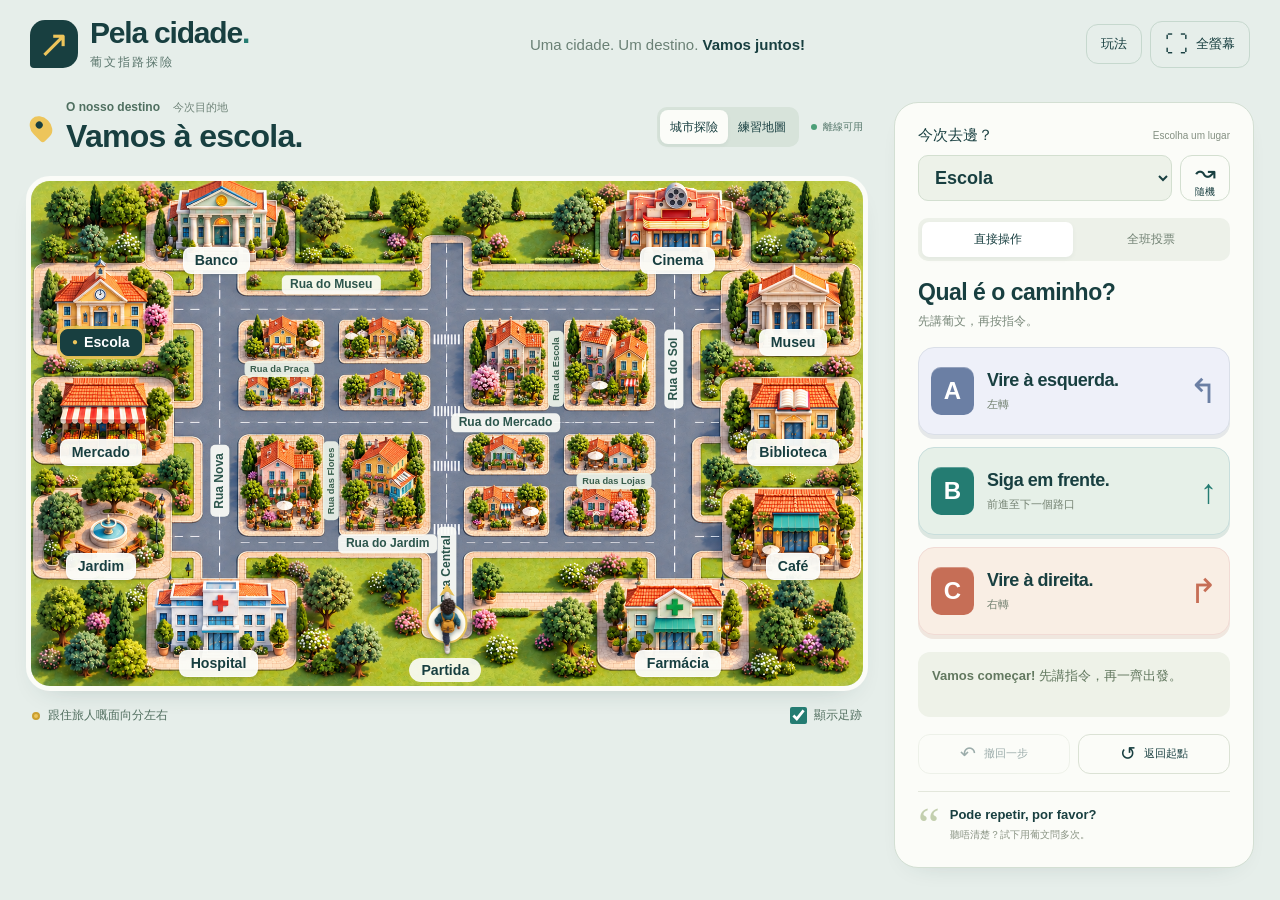
==== index.html @ 04786c52 "Publish Pela cidade interactive classroom map" ====
<!doctype html>
<html lang="zh-Hant"><head><meta charset="utf-8"><meta name="viewport" content="width=device-width,initial-scale=1"><title>Pela cidade · 指路探險</title><style>:root{--ink:#183f40;--teal:#247c72;--paper:#fbfcf8;--back:#e6eeea;--line:#d4e1da;--green:#257157;--gold:#edc55b;--coral:#dd8268;font-family:"Avenir Next","Trebuchet MS","PingFang TC","Microsoft JhengHei",sans-serif;color:var(--ink);background:var(--back);font-synthesis:none}*{box-sizing:border-box}body{margin:0}button,select,input{font:inherit}button,select{min-height:44px}button{cursor:pointer;touch-action:manipulation;border:1px solid var(--line);color:var(--ink);background:var(--paper);border-radius:12px;padding:9px 14px;font-weight:650;transition:background .16s,box-shadow .16s,transform .16s}button:hover:not(:disabled){background:#edf4ee;box-shadow:0 3px 8px #183f4010}button:active:not(:disabled){transform:translateY(2px)}button:disabled{cursor:default;opacity:.42}button:focus-visible,select:focus-visible,input:focus-visible{outline:4px solid var(--gold);outline-offset:3px}[hidden]{display:none!important}
header{height:88px;display:flex;align-items:center;justify-content:space-between;gap:24px;padding:12px 30px}.brand{display:flex;align-items:center;gap:12px;flex-shrink:0}.brand-mark{background:var(--ink);color:var(--gold);width:48px;height:48px;display:grid;place-items:center;font-size:38px;line-height:1;border-radius:15px 15px 15px 4px}.brand h1{font-size:30px;font-weight:850;letter-spacing:-1.2px;margin:0;line-height:1.05}.brand-period{color:var(--teal)}.brand p{font-size:12px;color:#5b766d;margin:6px 0 0;letter-spacing:2px}.header-prompt{color:#6a8075;font-size:15px;margin:0}.header-prompt strong{color:var(--ink);font-weight:700}.top-actions{display:flex;gap:8px;align-items:center}.top-actions button{font-size:13px;border-color:#c6d8ce;background:transparent;min-height:40px}.top-actions #join{background:var(--ink);color:white;border-color:var(--ink)}.top-actions #join span{color:var(--gold);margin-left:8px}#fullscreen{display:flex;gap:8px;align-items:center;font-size:23px}#fullscreen span{font-size:13px}
main{display:grid;grid-template-columns:minmax(0,1fr) 360px;gap:26px;padding:0 26px 20px;max-width:2200px;margin:auto;align-items:start}.map-panel{min-width:0}.mission{height:88px;display:flex;justify-content:space-between;align-items:center;gap:18px;padding:0 5px 10px}.mission-copy{display:flex;align-items:center;gap:15px;min-width:0}.mission-dot{width:20px;height:25px;border-radius:50% 50% 50% 3px;background:var(--gold);transform:rotate(-45deg);flex-shrink:0;position:relative}.mission-dot:after{content:"";position:absolute;width:7px;height:7px;background:var(--ink);border-radius:50%;left:7px;top:6px}.mission-copy p{margin:0 0 4px;font-size:12px;font-weight:700;color:#4f6f60}.mission-copy p span{font-size:11px;font-weight:500;color:#6e8378;margin-left:10px}h2{font-size:32px;font-weight:800;letter-spacing:-.7px;line-height:1.1;margin:0}.mission-tools{display:flex;align-items:center;gap:12px}.live-badge{font-size:10px;color:#55776b;white-space:nowrap;display:flex;align-items:center;gap:6px}.live-badge:before{content:"";width:6px;height:6px;background:#4c9f78;border-radius:50%}.layout-switch{display:flex;background:#d7e3da;padding:3px;border-radius:10px}.layout-switch button{border:0;background:transparent;border-radius:8px;min-height:34px;font-size:12px;padding:5px 10px}.layout-switch button.active{background:var(--paper);box-shadow:0 2px 4px #183f400d}.map-stage{border-radius:24px;overflow:hidden;background:#d5e4ce;box-shadow:0 12px 30px -20px #183f4050;display:grid;place-items:center;border:5px solid #fbfcf8}.map-wrap{position:relative;width:min(100%,calc((100dvh - 246px) * 1.6484));aspect-ratio:1566/950;line-height:0;container-type:inline-size}.city-art{width:100%;height:100%;object-fit:fill;display:block;user-select:none}.map-wrap canvas,#places,#streets{position:absolute;inset:0;width:100%;height:100%;pointer-events:none}#streets{z-index:1}#trail{z-index:2}#places{z-index:3}#walker{z-index:4;position:absolute;left:49.8084%;top:87.5789%;width:8.3%;aspect-ratio:1;transform:translate(-50%,-50%);transition:left .55s cubic-bezier(.2,.7,.3,1),top .55s cubic-bezier(.2,.7,.3,1);pointer-events:none}.pawn-shadow{position:absolute;inset:22%;border-radius:50%;background:#2d3a4344;filter:blur(4px)}#facing{position:absolute;inset:0;transition:transform .3s ease-in-out}#facing img{width:100%;height:100%;object-fit:contain;filter:drop-shadow(0 2px 2px #102f3c88)}.direction-tip{position:absolute;top:-7%;left:39%;width:22%;height:18%;background:var(--gold);clip-path:polygon(50% 0,100% 100%,50% 75%,0 100%);filter:drop-shadow(0 1px 1px #183f40)}.start-label{position:absolute;left:49.8%;top:94.5%;transform:translateX(-50%);font-size:clamp(10px,1.7cqw,21px);font-weight:800;line-height:1;background:#fbfcf8e8;padding:5px 12px;border-radius:20px;color:var(--ink);pointer-events:none}
.place{position:absolute;pointer-events:auto;line-height:normal;border:0;background:transparent;border-radius:14px;padding:0;min-height:0;box-shadow:none;display:flex;align-items:flex-end;justify-content:center}.place-name{position:absolute;bottom:-4%;font-size:clamp(11px,1.7cqw,23px);font-weight:800;line-height:1.2;white-space:nowrap;background:#fbfcf8f2;color:var(--ink);padding:4px 11px;border-radius:8px;box-shadow:0 2px 3px #27473925;border:1px solid #ffffff9c;transition:background .18s,color .18s}.place:hover:not(:disabled){background:#ffffff08;box-shadow:inset 0 0 0 3px #ffffff90}.place.selected{background:transparent;box-shadow:none}.place.selected .place-name{background:var(--ink);color:white;border-color:var(--ink);box-shadow:0 0 0 3px #edc55be0}.place.selected .place-name:before{content:"●";color:var(--gold);font-size:.7em;vertical-align:2px;margin-right:6px}.place.arrived .place-name{background:var(--green);border-color:var(--green)}.street-name{position:absolute;transform:translate(-50%,-50%);font-size:clamp(9px,1.45cqw,19px);line-height:1.1;white-space:nowrap;background:#fbfcf8ec;color:#2c554c;padding:3px 8px;border-radius:5px;box-shadow:0 1px 3px #183f4020;font-weight:650;pointer-events:none}.street-name.vertical{transform:translate(-50%,-50%) rotate(-90deg)}.street-name.minor{font-size:clamp(8px,1.12cqw,15px);padding:3px 6px;background:#edf4e9ec;color:#395e4d}.map-footer{display:flex;justify-content:space-between;align-items:center;gap:15px;min-height:42px;padding:8px 6px 0;font-size:12px;color:#526f60}.walker-key{display:flex;align-items:center;gap:8px}.walker-key i{width:8px;height:8px;background:var(--gold);border:2px solid #ca9f30;border-radius:50%}.map-footer label{display:flex;align-items:center;gap:7px;cursor:pointer}input[type=checkbox]{accent-color:var(--teal);width:17px;height:17px;margin:0}
aside{margin-top:14px;background:var(--paper);padding:23px;border-radius:24px;border:1px solid #d3dfd3;display:flex;flex-direction:column;gap:17px;box-shadow:0 10px 30px -22px #183f4050}.section-label{display:flex;align-items:center;justify-content:space-between;margin-bottom:10px}.section-label label{font-size:15px;font-weight:800}.section-label>span{font-size:10px;color:#849082}.target-row{display:flex;gap:8px}select{width:100%;min-width:0;color:var(--ink);background:#edf2e9;border:1px solid #d3dfd0;padding:11px 12px;border-radius:10px;font-size:18px;font-weight:650}.target-row #random{min-width:50px;display:flex;align-items:center;flex-direction:column;justify-content:center;gap:2px;padding:3px 9px;font-size:25px;line-height:1;border-color:#d3dfd0}.target-row #random span{font-size:10px;font-weight:600}.tabs{display:flex;padding:4px;background:#edf1e9;border-radius:10px;gap:2px}.tabs button{background:transparent;border:0;flex:1;padding:7px 4px;min-height:35px;font-size:12px;white-space:nowrap;color:#728274;border-radius:7px}.tabs button.active{color:var(--ink);background:white;box-shadow:0 2px 5px #183f400d}.instruction-heading h3{font-size:23px;letter-spacing:-.5px;font-weight:800;margin:1px 0 5px;line-height:1.2}.mode-intro{font-size:12px;color:#7a897b;line-height:1.5}.commands{display:flex;flex-direction:column;gap:12px}.command-row{display:flex;gap:8px;--accent:#6b7fa4;--tint:#eef0f9;--shadow:#53658422}.command-row[data-direction=forward]{--accent:#247c72;--tint:#e6f0e8;--shadow:#14584e22}.command-row[data-direction=right]{--accent:#c66e56;--tint:#f9eee4;--shadow:#a65a4122}.command{display:flex;align-items:center;gap:13px;flex:1;min-width:0;min-height:88px;border-radius:16px;padding:12px;background:var(--tint);border:1px solid color-mix(in srgb,var(--accent) 25%,white);box-shadow:0 4px 0 var(--shadow);text-align:left}.command b{display:grid;place-items:center;width:43px;height:48px;border-radius:10px;background:var(--accent);color:white;font-size:24px;flex-shrink:0;box-shadow:inset 0 1px 0 #ffffff44}.command-copy{font-size:18px;font-weight:800;line-height:1.2;white-space:nowrap;letter-spacing:-.45px}.command small{display:block;font-size:11px;font-weight:500;color:#748272;margin-top:7px;letter-spacing:0}.command .arrow{margin-left:auto;font-size:34px;color:var(--accent);font-family:Arial,sans-serif;line-height:1;flex-shrink:0}.command:hover:not(:disabled){background:color-mix(in srgb,var(--tint) 90%,var(--accent));box-shadow:0 5px 0 var(--shadow)}.command:active:not(:disabled){box-shadow:0 1px 0 var(--shadow);transform:translateY(3px)}.voting .command:disabled{opacity:1}.voting .command{gap:10px;padding:10px}.voting .command b{width:34px;height:40px;font-size:21px}.voting .command-copy{font-size:16px}.voting .command .arrow{display:none}.voting .command.winner{outline:3px solid var(--gold);outline-offset:1px}.vote-input{width:51px;align-self:center;flex-shrink:0}.vote-input>span{display:block;text-align:center;font-size:10px;color:#78917a;margin-bottom:4px}.vote-input input{width:100%;height:46px;text-align:center;background:white;border:1px solid #cad7c9;border-radius:10px;color:var(--ink);font-size:24px;padding:3px}.primary,#open-round{width:100%;min-height:47px;font-size:14px;background:var(--ink);color:white;border-color:var(--ink);border-radius:12px}.primary:hover:not(:disabled),#open-round:hover:not(:disabled){background:#286050}#open-round{margin-bottom:8px}#round-info{font-size:12px;line-height:1.5;color:#5a7562;margin:0 0 9px}.text-button{min-height:30px;font-size:11px;background:transparent;border:0;display:block;margin:4px auto 0;padding:4px 6px;color:#788975}#status{position:relative;background:#eef2e8;border-radius:12px;padding:13px 14px;font-size:13px;line-height:1.65;font-weight:600;color:#62785f;min-height:65px}#status.success{background:#e1edda;color:#266135;border:1px solid #a0c990}.utility{display:flex;gap:8px}.utility button{flex:1;font-size:19px;display:flex;gap:8px;align-items:center;justify-content:center;min-height:40px;background:transparent;border-color:#dbe2d5;padding:7px 6px}.utility button span{font-size:11px}.speech{display:flex;gap:10px;align-items:center;border-top:1px solid #e3e7dc;padding-top:13px}.speech-mark{font-family:Georgia,serif;font-size:49px;line-height:.8;color:#c3cfae}.speech strong{font-size:13px;font-weight:750;display:block}.speech small{display:block;font-size:10px;margin-top:6px;color:#8a9484}.note{font-size:12px;color:#71816f;line-height:1.8}dialog{max-width:620px;width:calc(100% - 32px);border:1px solid #d4e1da;border-radius:24px;padding:30px;color:var(--ink);background:var(--paper);box-shadow:0 24px 90px #183f4044}dialog::backdrop{background:#183f4077;backdrop-filter:blur(5px)}dialog h2{font-size:27px;margin:7px 24px 18px 0}dialog p,dialog li{line-height:1.8}dialog li{margin:10px 0}dialog ol{padding-left:22px}.close{float:right;min-height:34px;font-size:24px;padding:0 10px}.join-url{display:block;overflow-wrap:anywhere;padding:16px;margin:12px 0;background:#e7eee0;color:var(--teal);border-radius:10px;font-size:22px}.qr{width:200px;display:block;margin:12px auto}body.busy button:not(#fullscreen):not(#help){pointer-events:none}body.busy{cursor:progress}
@media(min-width:1700px){main{grid-template-columns:minmax(0,1fr) 390px;gap:30px}aside{padding:27px;gap:20px}.command{min-height:96px}.command-copy{font-size:20px}.voting .command-copy{font-size:18px}.instruction-heading h3{font-size:26px}}
@media(max-height:880px) and (min-width:761px){header{height:72px;padding:10px 24px}.brand-mark{width:40px;height:40px;border-radius:12px 12px 12px 3px;font-size:32px}.brand h1{font-size:26px}.brand p{font-size:10px;margin-top:4px}main{padding:0 20px 12px;gap:20px;grid-template-columns:minmax(0,1fr) 330px}.mission{height:75px}.mission-copy h2{font-size:28px}.mission-copy p{font-size:11px}.mission-copy p span{font-size:10px}.map-wrap{width:min(100%,calc((100dvh - 214px) * 1.6484))}.map-stage{border-radius:20px}.map-footer{font-size:11px;min-height:36px}aside{margin-top:7px;padding:18px;gap:12px;border-radius:20px}.section-label{margin-bottom:7px}.section-label label{font-size:13px}select{font-size:16px;padding:8px 11px;min-height:42px}.tabs button{font-size:11px;min-height:30px}.instruction-heading h3{font-size:22px;margin:0 0 4px}.mode-intro{font-size:11px}.command{min-height:73px;padding:10px;gap:11px}.command b{width:36px;height:41px;font-size:22px}.command-copy{font-size:17px}.command small{font-size:10px;margin-top:5px}.command .arrow{font-size:29px}.commands{gap:10px}.voting .command{min-height:66px;padding:8px}.voting .command-copy{font-size:15px}.voting .command b{width:30px;height:36px;font-size:20px}.primary,#open-round{min-height:41px;font-size:12px}.utility button{min-height:34px}#status{font-size:12px;min-height:55px;padding:10px 12px}.speech{display:none}#round-info{margin-bottom:6px;font-size:11px}.text-button{min-height:26px;font-size:10px}.layout-switch button{font-size:11px;padding:5px 7px}.live-badge{font-size:9px}.mission-tools{gap:8px}}
@media(max-width:1150px) and (min-width:761px){.header-prompt{display:none}.live-badge{display:none}main{grid-template-columns:minmax(0,1fr) 300px;gap:16px;padding-left:16px;padding-right:16px}aside{padding:15px}.command .arrow{display:none}.mission-copy{gap:10px}.mission-copy h2{font-size:24px}.mission-copy p span{display:none}.mission-dot{width:17px;height:21px}.mission-dot:after{left:5px;top:5px}}
@media(max-width:760px){header{height:76px;padding:12px 16px;gap:10px}.brand h1{font-size:25px}.brand-mark{display:none}.brand p{font-size:10px;letter-spacing:1px}.header-prompt{display:none}.top-actions{gap:5px}.top-actions button{min-height:34px;padding:6px 9px;font-size:11px}#fullscreen span{display:none}main{display:flex;flex-direction:column;gap:6px;padding:0 10px 16px}.map-panel,aside{width:100%}.mission{height:77px;padding:4px}.mission-copy{gap:9px}.mission-copy h2{font-size:23px}.mission-copy p{font-size:10px}.mission-copy p span{display:none}.mission-dot{width:16px;height:20px}.mission-dot:after{left:5px;top:4px}.live-badge{display:none}.mission-tools{gap:4px}.layout-switch button{font-size:10px;padding:5px 6px;min-height:30px}.map-stage{border:3px solid var(--paper);border-radius:16px}.map-wrap{width:100%}.map-footer{font-size:10px;min-height:34px}.map-footer input{width:15px;height:15px}aside{margin-top:8px;padding:18px;gap:14px;border-radius:20px}.command{min-height:78px}.command-copy{font-size:19px}.voting .command-copy{font-size:17px}.speech{display:none}.instruction-heading h3{font-size:24px}}
@media(prefers-reduced-motion:reduce){*{transition:none!important;scroll-behavior:auto!important}}
/* Text stays readable above the footprint trail; the traveler has a small physical pawn base. */
#trail{z-index:1}#streets{z-index:2}.pawn-shadow{inset:21%;background:#fffdf2;border:2px solid #e7c359;filter:none;box-shadow:0 3px 7px #173b4555}
@media(max-height:880px) and (min-width:761px){aside{gap:10px}#status{min-height:48px}}
</style></head>
<body>
<header>
 <div class="brand"><span class="brand-mark" aria-hidden="true">↗</span><div><h1>Pela cidade<span class="brand-period">.</span></h1><p>葡文指路探險</p></div></div>
 <p class="header-prompt">Uma cidade. Um destino. <strong>Vamos juntos!</strong></p>
 <div class="top-actions"><button id="join" hidden>學生加入 <span aria-hidden="true">＋</span></button><button id="help">玩法</button><button id="fullscreen" aria-label="全螢幕">⛶ <span>全螢幕</span></button></div>
</header>
<main>
 <section class="map-panel" aria-label="互動地圖">
  <div class="mission"><div class="mission-copy"><span class="mission-dot" aria-hidden="true"></span><div><p>O nosso destino <span>今次目的地</span></p><h2 id="mission">Vamos à escola.</h2></div></div><div class="mission-tools"><div class="layout-switch" role="group" aria-label="地圖選擇"><button data-map="city" class="active" aria-pressed="true">城市探險</button><button data-map="worksheet" aria-pressed="false">練習地圖</button></div><span class="live-badge" id="connection">離線可用</span></div></div>
  <div class="map-stage"><div class="map-wrap">
   <img class="city-art" alt="立體城市指路地圖：Rua Nova、Rua Central、Rua do Sol，連接 Rua do Museu、Rua do Mercado、Rua do Jardim及十個地點。" draggable="false">
   <div id="streets" aria-hidden="true"></div>
   <canvas id="trail" width="1566" height="950" aria-hidden="true"></canvas>
   <div id="places"></div>
   <div id="walker" data-node="s1" aria-hidden="true"><span class="pawn-shadow"></span><div id="facing"><span class="direction-tip"></span><img src="assets/traveler-3d.png" alt="" draggable="false"></div></div>
   <span class="start-label" aria-hidden="true">Partida</span>
  </div></div>
  <div class="map-footer"><span class="walker-key"><i></i> 跟住旅人嘅面向分左右</span><label><input id="show-trail" type="checkbox" checked><span>顯示足跡</span></label></div>
 </section>
 <aside>
  <section class="destination"><div class="section-label"><label for="target">今次去邊？</label><span>Escolha um lugar</span></div><div class="target-row"><select id="target"></select><button id="random" title="隨機目的地" aria-label="隨機目的地">↝<span>隨機</span></button></div></section>
  <div class="tabs" role="group" aria-label="操作方式"><button data-mode="direct" class="active" aria-pressed="true">直接操作</button><button data-mode="hands" aria-pressed="false">全班投票</button><button data-mode="devices" id="device-tab" hidden aria-pressed="false">裝置投票</button></div>
  <div class="instruction-heading"><h3>Qual é o caminho?</h3><div class="mode-intro" id="mode-intro">先講葡文，再揀一個方向。</div></div>
  <div class="commands">
   <div class="command-row" data-direction="left"><button class="command" data-command="A"><b>A</b><span class="command-copy">Vire à esquerda.<small>左轉</small></span><span class="arrow" aria-hidden="true">↰</span></button><label class="vote-input" hidden><span>A 票</span><input type="number" inputmode="numeric" min="0" max="999" step="1" value="0" data-vote="A" aria-label="A 左轉票數"></label></div>
   <div class="command-row" data-direction="forward"><button class="command" data-command="B"><b>B</b><span class="command-copy">Siga em frente.<small>前進至下一個路口</small></span><span class="arrow" aria-hidden="true">↑</span></button><label class="vote-input" hidden><span>B 票</span><input type="number" inputmode="numeric" min="0" max="999" step="1" value="0" data-vote="B" aria-label="B 前進票數"></label></div>
   <div class="command-row" data-direction="right"><button class="command" data-command="C"><b>C</b><span class="command-copy">Vire à direita.<small>右轉</small></span><span class="arrow" aria-hidden="true">↱</span></button><label class="vote-input" hidden><span>C 票</span><input type="number" inputmode="numeric" min="0" max="999" step="1" value="0" data-vote="C" aria-label="C 右轉票數"></label></div>
  </div>
  <div id="vote-tools" hidden><p id="round-info">每輪執行一個勝出指令。</p><button id="open-round" hidden>開始新一輪投票</button><button id="apply-vote" class="primary">確認票數，出發</button><button id="clear-votes" class="text-button">清空票數／重新投票</button></div>
  <div id="status" role="status" aria-live="polite">Vamos começar! 請先講指令，再行動。</div>
  <div class="utility"><button id="undo">↶ <span>撤回一步</span></button><button id="reset">↺ <span>返回起點</span></button></div>
  <div class="speech"><span class="speech-mark" aria-hidden="true">“</span><div><strong>Pode repetir, por favor?</strong><small>聽唔清楚？試下用葡文問多次。</small></div></div>
 </aside>
</main>
<dialog id="help-dialog"><button class="close" data-close aria-label="關閉">×</button><h2>帶旅人去目的地</h2><ol><li>揀目的地。旅人由 Partida 出發，面向上方。</li><li><b>A 左轉 ／ B 前進 ／ C 右轉</b>。左右轉只改面向；前進先行到下一個路口或路盡頭。</li><li>直接操作：按指令牌，或用鍵盤 ← ↑ →（亦可用 A B C）。</li><li>全班投票：學生舉手或舉 ABC 卡，老師輸入三個票數再確認。同票時清空票數重投。</li><li>到達會顯示 Chegámos!；可以撤回或揀新任務。</li></ol><p>裝置投票：用「啟動手機投票.command」啟動，學生同電腦連同一個網絡。老師每輪開放投票，再確認結果。每個瀏覽器保留一票，截止前可以改票。</p><p class="note">城市係課堂練習示意圖。無需登入，亦唔收集學生姓名。</p></dialog>
<dialog id="join-dialog"><button class="close" data-close aria-label="關閉">×</button><h2>一齊加入探險</h2><p>學生同電腦連同一個 Wi-Fi，再開以下網址：</p><div id="join-addresses"></div><p class="note">只分享學生網址。若學校 Wi-Fi 禁止裝置互通，可改用舉手投票。</p></dialog>
<script type="application/json" id="map-images">{"worksheet": "assets/mapa-worksheet-3d.png", "city": "assets/mapa-city-3d.png"}</script><script>/* Shared by the offline board and the classroom server. No external dependencies. */
(function(root){
'use strict';
const places=[
 {id:'escola',name:'Escola',phrase:'à escola',x:130,y:240,node:'w0'},
 {id:'museu',name:'Museu',phrase:'ao museu',x:1436,y:240,node:'e0'},
 {id:'mercado',name:'Mercado',phrase:'ao mercado',x:130,y:450,node:'w1'},
 {id:'biblioteca',name:'Biblioteca',phrase:'à biblioteca',x:1436,y:450,node:'e1'},
 {id:'jardim',name:'Jardim',phrase:'ao jardim',x:130,y:660,node:'w2'},
 {id:'cafe',name:'Café',phrase:'ao café',x:1436,y:660,node:'e2'},
 {id:'banco',name:'Banco',phrase:'ao banco',x:350,y:90,node:'n0'},
 {id:'cinema',name:'Cinema',phrase:'ao cinema',x:1210,y:90,node:'n2'},
 {id:'hospital',name:'Hospital',phrase:'ao hospital',x:350,y:845,node:'s0'},
 {id:'farmacia',name:'Farmácia',phrase:'à farmácia',x:1210,y:845,node:'s2'}
];
const nodes={}; const xs=[350,780,1210],ys=[240,450,660];
function add(id,x,y){nodes[id]={x,y,edges:{}};}
function link(a,b){const p=nodes[a],q=nodes[b];const h=p.x===q.x?(q.y<p.y?0:2):(q.x>p.x?1:3);p.edges[h]=b;q.edges[(h+2)%4]=a;}
for(let r=0;r<3;r++)for(let c=0;c<3;c++)add(`${c}${r}`,xs[c],ys[r]);
for(let r=0;r<3;r++){
 for(let c=0;c<2;c++)link(`${c}${r}`,`${c+1}${r}`);
 add('w'+r,255,ys[r]);add('e'+r,1310,ys[r]);link('w'+r,'0'+r);link('2'+r,'e'+r);
}
for(let c=0;c<3;c++){
 for(let r=0;r<2;r++)link(`${c}${r}`,`${c}${r+1}`);
 add('n'+c,xs[c],c===1?150:170);link('n'+c,c+'0');
 add('s'+c,xs[c],c===1?832:770);link(c+'2','s'+c);
}
const commands={A:'Vire à esquerda.',B:'Siga em frente.',C:'Vire à direita.'};
// Split each street at every crossing. A move always ends at the next real junction.
function expandedGraph(){
 const segments=[
  [350,170,350,770],[780,150,780,832],[1210,170,1210,770],
  ...ys.map(y=>[255,y,1310,y]),
  [565,240,565,660],[995,240,995,660],[350,345,780,345],[780,555,1210,555]
 ];
 const out={},coordinates=new Map();
 const names=new Map(Object.entries(nodes).map(([id,p])=>[p.x+','+p.y,id]));
 function point(x,y){const key=x+','+y;if(!coordinates.has(key)){const id=names.get(key)||`p${x}_${y}`;coordinates.set(key,id);out[id]={x,y,edges:{}};}return coordinates.get(key);}
 function on(x,y,s){return x>=Math.min(s[0],s[2])&&x<=Math.max(s[0],s[2])&&y>=Math.min(s[1],s[3])&&y<=Math.max(s[1],s[3]);}
 for(const a of segments){point(a[0],a[1]);point(a[2],a[3]);
  for(const b of segments)if((a[0]===a[2])!==(b[0]===b[2])){
   const x=a[0]===a[2]?a[0]:b[0],y=a[0]===a[2]?b[1]:a[1];
   if(on(x,y,a)&&on(x,y,b))point(x,y);
  }
 }
 for(const s of segments){
  const ids=Object.keys(out).filter(id=>on(out[id].x,out[id].y,s)).sort((a,b)=>out[a].x-out[b].x||out[a].y-out[b].y);
  for(let i=1;i<ids.length;i++){
   const a=out[ids[i-1]],b=out[ids[i]],h=a.x===b.x?2:1;
   a.edges[h]=ids[i];b.edges[(h+2)%4]=ids[i-1];
  }
 }
 return out;
}
const maps={worksheet:{name:'練習地圖',nodes},city:{name:'城市探險',nodes:expandedGraph()}};
function graph(s){return maps[s.map||'worksheet'].nodes;}
function initial(target='escola',map='city'){return {map,node:'s1',heading:0,target,path:['s1'],history:[],moves:0,last:'Vamos começar! 先講指令，再一齊出發。',arrived:false};}
function copy(s){return JSON.parse(JSON.stringify(s));}
function destination(id){return places.find(p=>p.id===id);}
function action(s,choice){
 if(!['A','B','C'].includes(choice))throw new Error('Invalid command');
 const next=copy(s);
 if(s.arrived){next.last='Já chegámos! 已到達，請選另一個目的地。';return next;}
 const streets=graph(s);
 if(choice==='B'&&!streets[s.node].edges[s.heading]){next.last='Não pode seguir em frente. 前面冇路，請轉向。';return next;}
 const {history,...snapshot}=copy(s);next.history.push(snapshot);
 if(choice==='A')next.heading=(s.heading+3)%4;
 if(choice==='C')next.heading=(s.heading+1)%4;
 if(choice==='B'){next.node=streets[s.node].edges[s.heading];next.path.push(next.node);next.moves++;}
 next.last=commands[choice];
 next.arrived=!!s.target&&destination(s.target).node===next.node;
 if(next.arrived)next.last='Chegámos! 到達'+destination(s.target).name+'！';
 return next;
}
function undo(s){if(!s.history.length)return s;const stack=s.history.slice();const previous=stack.pop();return {...previous,history:stack,last:'Voltámos um passo atrás. 已撤回上一步。'};}
function winner(counts){
 const values=['A','B','C'].map(k=>counts[k]);
 if(values.some(v=>!Number.isInteger(v)||v<0||v>999))return {error:'票數必須係 0–999 嘅整數。'};
 const max=Math.max(...values);if(max===0)return {error:'未有票數，請先投票。'};
 const top=['A','B','C'].filter(k=>counts[k]===max);
 return top.length===1?{choice:top[0]}:{error:'同票！人物暫時唔郁，請重新投票。',tie:true};
}
const api={places,nodes,maps,graph,commands,initial,action,undo,winner,destination};
if(typeof module!=='undefined'&&module.exports)module.exports=api;else root.MapEngine=api;
})(typeof globalThis!=='undefined'?globalThis:this);
</script><script>'use strict';
const E=MapEngine,$=s=>document.querySelector(s),$$=s=>Array.from(document.querySelectorAll(s));
const mapImages=JSON.parse($('#map-images').textContent);
const teacherKey=new URLSearchParams(location.search).get('key');
const online=location.pathname==='/teacher'&&!!teacherKey;
let session={state:E.initial(),mode:'direct',round:null,revision:0},lastRevision=-1,busy=false,notice='',lastHeading=0,rotation=0;
const target=$('#target');
target.innerHTML='<option value="">Explorar · 自由探索</option>'+E.places.map(p=>`<option value="${p.id}">${p.name}</option>`).join('');
// Illustration bounds in the same 1566 × 950 space as the movement graph.
const placeBoxes={banco:[219,12,260,156],cinema:[1087,12,261,156],escola:[7,167,249,156],museu:[1310,167,249,156],mercado:[7,374,249,157],biblioteca:[1310,374,249,157],jardim:[7,585,249,160],cafe:[1310,585,249,160],hospital:[224,762,258,165],farmacia:[1087,762,261,165]};
E.places.forEach(p=>{const [x,y,w,h]=placeBoxes[p.id];const b=document.createElement('button');b.className='place';b.dataset.place=p.id;b.title='去 '+p.name;b.setAttribute('aria-label','設定目的地：'+p.name);const name=document.createElement('span');name.className='place-name';name.textContent=p.name;b.append(name);Object.assign(b.style,{left:(x/1566*100)+'%',top:(y/950*100)+'%',width:(w/1566*100)+'%',height:(h/950*100)+'%'});b.onclick=()=>dispatch('target',{target:p.id});$('#places').append(b);});
let renderedMap='';
const mapCalibration={
 city:{x:[[255,280],[350,356],[565,565],[780,783],[995,989],[1210,1210],[1310,1285]],y:[[150,150],[170,170],[240,240],[345,354],[450,455],[555,564],[660,683],[770,740],[832,832]]},
 worksheet:{x:[[255,270],[350,350],[780,780],[1210,1210],[1310,1295]],y:[[150,150],[170,170],[240,240],[450,450],[660,668],[770,760],[832,832]]}
};
function interpolate(value,pairs){
 if(value<=pairs[0][0])return value+pairs[0][1]-pairs[0][0];
 for(let i=1;i<pairs.length;i++)if(value<=pairs[i][0]){const [a,b]=pairs[i-1],[c,d]=pairs[i];return b+(value-a)/(c-a)*(d-b);}
 return value+pairs.at(-1)[1]-pairs.at(-1)[0];
}
function position(map,p){const c=mapCalibration[map];return {x:interpolate(p.x,c.x),y:interpolate(p.y,c.y)};}
function renderMap(map){
 if(renderedMap===map)return;
 renderedMap=map;$('.city-art').src=mapImages[map];
 const labels=map==='city'?[
  ['Rua do Museu',565,196],['Rua do Mercado',895,450],['Rua do Jardim',670,660],
  ['Rua Nova',350,555,'vertical'],['Rua Central',780,750,'vertical'],['Rua do Sol',1210,345,'vertical'],
  ['Rua das Flores',565,555,'vertical minor'],['Rua da Escola',995,345,'vertical minor'],
  ['Rua da Praça',465,345,'minor'],['Rua das Lojas',1100,555,'minor']
 ]:[
  ['Rua do Museu',560,190],['Rua do Museu',1000,190],['Rua do Mercado',560,410],['Rua do Mercado',1000,410],
  ['Rua do Jardim',560,620],['Rua do Jardim',1000,620],['Rua Nova',300,530,'vertical'],['Rua do Sol',1260,530,'vertical'],['Rua Central',970,780]
 ];
 $('#streets').replaceChildren();
 for(const [name,x,y,kind=''] of labels){const p=position(map,{x,y});const el=document.createElement('span');el.className='street-name '+kind;el.textContent=name;el.style.left=p.x/1566*100+'%';el.style.top=p.y/950*100+'%';$('#streets').append(el);}
}
function drawTrail(s){
 const ctx=$('#trail').getContext('2d'),streets=E.graph(s);
 ctx.clearRect(0,0,1566,950);if(s.path.length<2)return;
 ctx.beginPath();s.path.forEach((id,i)=>{const p=position(s.map||'worksheet',streets[id]);if(i)ctx.lineTo(p.x,p.y);else ctx.moveTo(p.x,p.y);});
 ctx.lineCap='round';ctx.lineJoin='round';ctx.setLineDash([]);ctx.lineWidth=13;ctx.strokeStyle='#fbfcf8b3';ctx.stroke();
 ctx.lineWidth=7;ctx.strokeStyle='#205b55';ctx.setLineDash([2,17]);ctx.stroke();ctx.setLineDash([]);
}
function message(text){notice=text;$('#status').textContent=text;$('#status').classList.remove('success');}
function counts(){return Object.fromEntries($$('[data-vote]').map(i=>[i.dataset.vote,i.value.trim()===''?NaN:Number(i.value)]));}
function clearCounts(){$$('[data-vote]').forEach(i=>i.value='0');}
function render(){
 const s=session.state,place=E.destination(s.target),voting=session.mode!=='direct',devices=session.mode==='devices';
 const map=s.map||'worksheet';renderMap(map);
 const p=position(map,E.graph(s)[s.node]);
 $$('[data-map]').forEach(b=>{const active=b.dataset.map===map;b.classList.toggle('active',active);b.setAttribute('aria-pressed',String(active));});
 target.value=s.target;$('#mission').textContent=place?`Vamos ${place.phrase}.`:'Vamos explorar a cidade!';
 $('#walker').style.left=p.x/1566*100+'%';$('#walker').style.top=p.y/950*100+'%';$('#walker').dataset.node=s.node;
 let d=(s.heading-lastHeading+4)%4;if(d===3)d=-1;rotation+=d*90;lastHeading=s.heading;
 $('#facing').style.transform=`rotate(${rotation}deg)`;
 drawTrail(s);
 $$('[data-place]').forEach(b=>{b.classList.toggle('selected',b.dataset.place===s.target);b.classList.toggle('arrived',b.dataset.place===s.target&&s.arrived);b.setAttribute('aria-pressed',String(b.dataset.place===s.target));});
 $('#status').textContent=notice||s.last;$('#status').classList.toggle('success',!notice&&s.arrived);
 document.body.classList.toggle('voting',voting);
 $$('[data-mode]').forEach(b=>{const active=b.dataset.mode===session.mode;b.classList.toggle('active',active);b.setAttribute('aria-pressed',String(active));});
 $$('.vote-input').forEach(el=>el.hidden=!voting);$('#vote-tools').hidden=!voting;
 $$('[data-command]').forEach(b=>{b.disabled=voting||s.arrived;b.classList.toggle('winner',!!session.round?.outcome&&session.round.outcome===b.dataset.command);});
 $$('[data-vote]').forEach(i=>{i.readOnly=devices;if(devices)i.value=session.round?.counts?.[i.dataset.vote]??0;});
 $('#mode-intro').textContent=devices?'學生用裝置揀 A／B／C。老師確認後，人物先行動。':voting?'學生舉手／舉 ABC 卡，老師輸入右邊票數。':'先講葡文，再按指令。';
 $('#open-round').hidden=!devices;$('#open-round').disabled=!!session.round?.open||s.arrived;
 $('#apply-vote').disabled=s.arrived||(devices&&!session.round?.open);
 $('#apply-vote').textContent=devices?'截止投票，執行勝出指令':'確認票數，執行指令';
 $('#clear-votes').hidden=devices;
 $('#round-info').textContent=devices?(session.round?.open?`第 ${session.round.id} 輪投票中 · 已收到 ${session.round.total} 票`:'投票未開放。按「開始新一輪投票」。'):'每輪只執行一個勝出指令；同票要重投。';
 $('#undo').disabled=!s.history.length;
}
async function dispatch(kind,data={}){
 if(busy)return;
 notice='';
 if(online){
  busy=true;document.body.classList.add('busy');
  try{const r=await fetch('/api/teacher',{method:'POST',headers:{'Content-Type':'application/json','X-Teacher-Key':teacherKey},body:JSON.stringify({kind,...data})});const j=await r.json();if(!r.ok)throw new Error(j.error);session=j;lastRevision=j.revision;if(['target','map','reset','mode','apply'].includes(kind))clearCounts();render();}
  catch(e){message(e.message||'未能連接，請檢查伺服器。');}
  finally{busy=false;document.body.classList.remove('busy');}
  return;
 }
 if(kind==='target')session.state=E.initial(data.target,session.state.map);
 if(kind==='map')session.state=E.initial(session.state.target,data.map);
 if(kind==='reset')session.state=E.initial(session.state.target,session.state.map);
 if(kind==='undo')session.state=E.undo(session.state);
 if(kind==='mode')session.mode=data.mode;
 if(kind==='action')session.state=E.action(session.state,data.choice);
 if(kind==='apply'){
  const result=E.winner(data.counts);
  if(result.error){message(result.error);return;}
  session.state=E.action(session.state,result.choice);session.state.last=`${result.choice} 勝出（${data.counts[result.choice]} 票） · ${session.state.last}`;
 }
 if(['target','map','reset','mode','apply'].includes(kind))clearCounts();render();
}
$$('[data-command]').forEach(b=>b.onclick=()=>dispatch('action',{choice:b.dataset.command}));
$$('[data-mode]').forEach(b=>b.onclick=()=>dispatch('mode',{mode:b.dataset.mode}));
$$('[data-map]').forEach(b=>b.onclick=()=>dispatch('map',{map:b.dataset.map}));
target.onchange=()=>dispatch('target',{target:target.value});
$('#random').onclick=()=>{const choices=E.places.filter(p=>p.id!==session.state.target);dispatch('target',{target:choices[Math.floor(Math.random()*choices.length)].id});};
$('#reset').onclick=()=>dispatch('reset');$('#undo').onclick=()=>dispatch('undo');
$('#apply-vote').onclick=()=>{const c=counts();if(session.mode==='hands'){const w=E.winner(c);if(w.error){message(w.error);return;}}dispatch('apply',{counts:c,roundId:session.round?.id});};
$('#open-round').onclick=()=>dispatch('open');
$('#clear-votes').onclick=()=>{clearCounts();message('票數已清空，請重新投票。');};
$('#show-trail').onchange=e=>$('#trail').style.display=e.target.checked?'':'none';
$('#help').onclick=()=>$('#help-dialog').showModal();
$$('[data-close]').forEach(b=>b.onclick=()=>b.closest('dialog').close());
$('#fullscreen').onclick=async()=>{try{if(document.fullscreenElement)await document.exitFullscreen();else await document.documentElement.requestFullscreen();}catch{message('瀏覽器未能開全螢幕，可用瀏覽器嘅全螢幕功能。');}};
document.addEventListener('fullscreenchange',()=>{const label=document.fullscreenElement?'退出全螢幕':'全螢幕';$('#fullscreen').innerHTML='⛶ <span>'+label+'</span>';$('#fullscreen').setAttribute('aria-label',label);});
document.addEventListener('keydown',e=>{if(e.repeat||e.ctrlKey||e.metaKey||e.altKey||document.querySelector('dialog[open]')||['INPUT','SELECT','TEXTAREA'].includes(e.target.tagName))return;if(session.mode!=='direct')return;const c={ArrowLeft:'A',ArrowUp:'B',ArrowRight:'C',a:'A',b:'B',c:'C',A:'A',B:'B',C:'C'}[e.key];if(c){e.preventDefault();dispatch('action',{choice:c});}});
if(online){
 $('#device-tab').hidden=false;$('#join').hidden=false;$('#connection').textContent='裝置連線準備中';
 $('#join').onclick=async()=>{try{const r=await fetch('/api/join',{headers:{'X-Teacher-Key':teacherKey}});if(!r.ok)throw new Error();const j=await r.json();const box=$('#join-addresses');box.replaceChildren();j.urls.forEach(url=>{const a=document.createElement('a');a.className='join-url';a.href=url;a.textContent=url;a.target='_blank';a.rel='noopener';box.append(a);});if(j.qr){const img=new Image();img.src='/join-qr.svg';img.className='qr';img.alt='學生加入網址 QR code';box.append(img);}$('#join-dialog').showModal();}catch{message('未能取得加入網址。');}};
 async function poll(){try{const r=await fetch('/api/state',{cache:'no-store'});if(!r.ok)throw new Error();const j=await r.json();$('#connection').textContent='課堂伺服器已連接';if(!busy&&j.revision>lastRevision){session=j;lastRevision=j.revision;render();}}catch{$('#connection').textContent='連線中斷 · 請檢查伺服器';}}
 poll();setInterval(poll,900);
}
render();
</script>
</body></html>
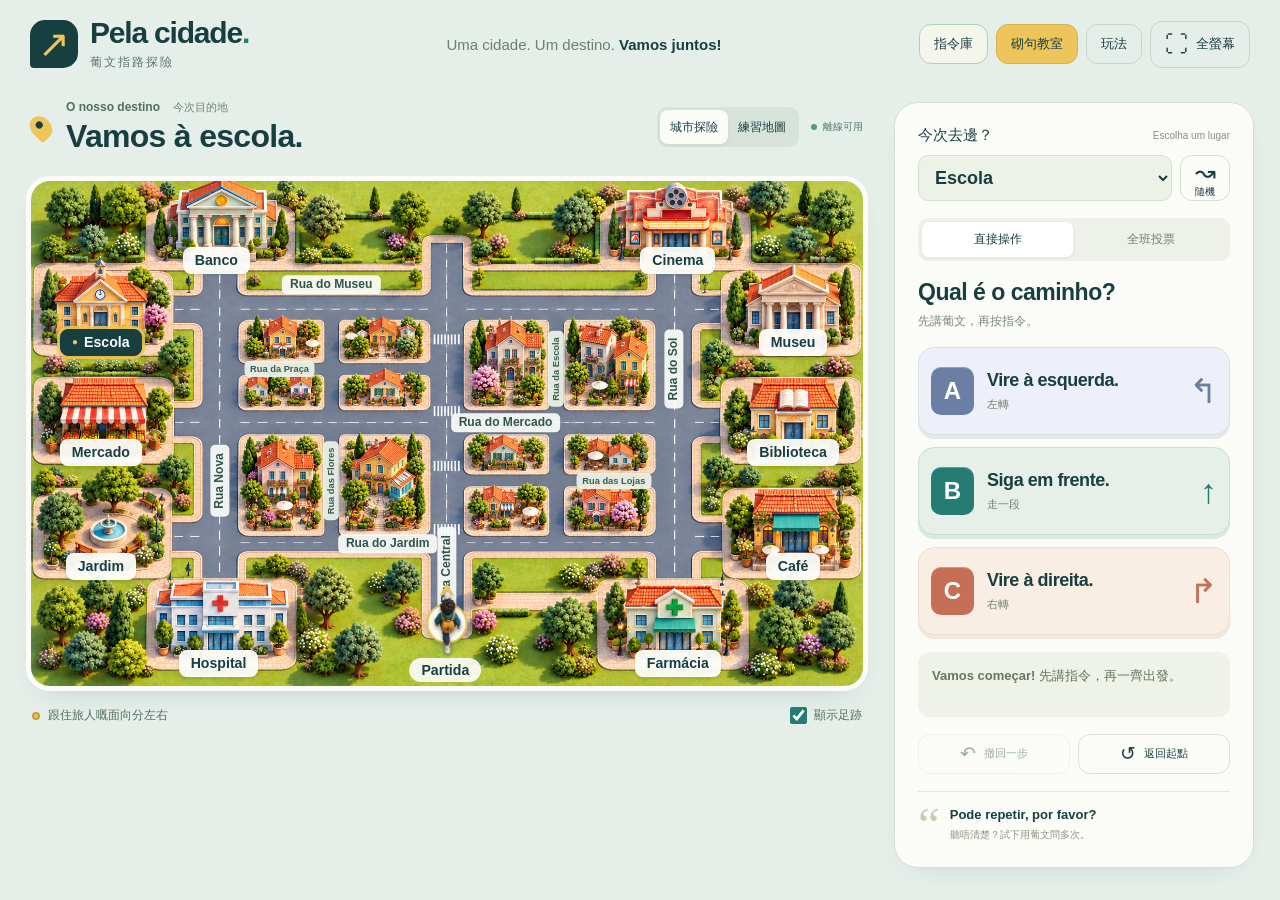
==== commit 2d9bd164: "Teach rich direction commands and guided sentence building" ====
--- a/index.html
+++ b/index.html
@@ -12,12 +12,16 @@
 /* Text stays readable above the footprint trail; the traveler has a small physical pawn base. */
 #trail{z-index:1}#streets{z-index:2}.pawn-shadow{inset:21%;background:#fffdf2;border:2px solid #e7c359;filter:none;box-shadow:0 3px 7px #173b4555}
 @media(max-height:880px) and (min-width:761px){aside{gap:10px}#status{min-height:48px}}
+/* Vocabulary and sentence workshop. */
+#command-library,#sentence-class{background:#f4f6ed;border-color:#b7cdb8;font-weight:750}#sentence-class{background:var(--gold);border-color:#d5b351}.learning-dialog{max-width:1000px;max-height:90dvh;overflow:auto}.learning-dialog h2{margin-bottom:9px}.learning-lead{margin:0 0 20px;color:#6a7e68}.learning-dialog h3{font-size:17px;margin:23px 0 12px}.instruction-grid{display:grid;grid-template-columns:repeat(3,minmax(0,1fr));gap:10px}.instruction-card{display:grid;grid-template-columns:30px 1fr;gap:4px 10px;text-align:left;min-height:100px;padding:14px;background:#eff3e9}.instruction-card b{grid-row:span 2;color:var(--teal);font-size:22px}.instruction-card span{font-size:15px;font-weight:750}.instruction-card small{font-size:11px;font-weight:450;color:#678064}.choice-config{padding:16px 20px;background:#e9efe2;border-radius:14px}.choice-config h3{margin:0 0 12px}.choice-config p{font-size:11px;margin:9px 0 0;color:#678064}.choice-config .primary{max-width:260px;margin-top:12px}#choice-selectors{display:grid;grid-template-columns:repeat(3,minmax(0,1fr));gap:12px}#choice-selectors label{font-weight:800;display:flex;align-items:center;gap:8px}#choice-selectors select{font-size:12px;min-height:44px;padding:7px}.lesson-title>span{font-size:13px;color:#6c8567}.sentence-settings{display:flex;gap:10px;align-items:center;flex-wrap:wrap;margin:20px 0}.sentence-settings>label{font-size:12px}.sentence-settings select{font-size:15px;flex:1;min-width:230px}.scaffold-toggle{display:flex;gap:5px}.scaffold-toggle button{font-size:12px;min-height:40px}.scaffold-toggle button[aria-pressed=true]{background:var(--ink);color:white}.sentence-prompt{font-size:25px;font-weight:800;margin:20px 0 10px}#sentence-model{color:#577a54;font-size:20px;margin:10px 0 22px}#sentence-answer{min-height:100px;display:flex;align-items:center;flex-wrap:wrap;gap:9px;border-bottom:3px solid #b3c7a5;padding:14px 5px;background:#eef3e8;border-radius:10px 10px 0 0}.answer-placeholder{color:#93a18e;font-size:16px}.answer-word{font-size:23px;padding:13px 17px;min-height:61px;background:#183f40;color:white;border:0}.answer-word:hover:not(:disabled){background:#2d6555}#word-bank{display:flex;gap:12px;flex-wrap:wrap;min-height:88px;padding:24px 0 10px}.word-tile{font-size:22px;padding:14px 18px;border:2px solid #d3dfc6;min-height:60px;background:#fff}.word-tile:disabled{opacity:.2}.sentence-tools{display:flex;gap:9px;margin:10px 0}.sentence-tools button{font-size:12px}#sentence-feedback{min-height:54px;font-size:15px;color:#8c6238;padding:12px 0;margin:8px 0}#sentence-feedback.correct{color:#287342}.sentence-actions{display:flex;gap:10px}.sentence-actions button{flex:1;font-size:14px}.sentence-actions .primary{width:auto}.crosswalk-scene{position:relative;height:340px;overflow:hidden;background:#c9d5c1;border-radius:18px;margin:22px 0}.crossing-road{position:absolute;left:0;right:0;top:36%;height:31%;background:#77868b;box-shadow:0 -8px 0 #eee4d2,0 8px 0 #eee4d2}.zebra{position:absolute;left:44%;width:12%;top:36%;height:31%;background:repeating-linear-gradient(to bottom,#fff 0 9px,transparent 9px 17px)}.crosswalk-pawn{position:absolute;left:43%;width:14%;height:25%;top:79%;transform:translateY(-50%);background-size:contain;background-position:center;background-repeat:no-repeat;filter:drop-shadow(0 3px 2px #26383988)}.pavement-label{position:absolute;top:15%;left:13%;color:#577052;font-size:20px}.passadeira-label{position:absolute;top:47%;left:65%;font-size:20px;color:white}
+@media(max-width:1250px){.header-prompt{display:none}.top-actions{gap:5px}.top-actions button{padding:7px 9px;font-size:11px}}@media(max-width:700px){.instruction-grid{grid-template-columns:1fr 1fr}#choice-selectors{grid-template-columns:1fr}.learning-dialog{padding:22px}.sentence-actions{flex-direction:column}.sentence-prompt{font-size:21px}.word-tile,.answer-word{font-size:18px;padding:10px 12px}.sentence-settings select{min-width:100%}.brand p{display:none}.top-actions button{font-size:10px;padding:6px}.top-actions #help{display:none}}
+.command-copy{white-space:normal;min-width:0;flex:1}.learning-dialog .instruction-card:hover:not(:disabled){background:#e4edd9}
 </style></head>
 <body>
 <header>
  <div class="brand"><span class="brand-mark" aria-hidden="true">↗</span><div><h1>Pela cidade<span class="brand-period">.</span></h1><p>葡文指路探險</p></div></div>
  <p class="header-prompt">Uma cidade. Um destino. <strong>Vamos juntos!</strong></p>
- <div class="top-actions"><button id="join" hidden>學生加入 <span aria-hidden="true">＋</span></button><button id="help">玩法</button><button id="fullscreen" aria-label="全螢幕">⛶ <span>全螢幕</span></button></div>
+ <div class="top-actions"><button id="command-library">指令庫</button><button id="sentence-class">砌句教室</button><button id="join" hidden>學生加入 <span aria-hidden="true">＋</span></button><button id="help">玩法</button><button id="fullscreen" aria-label="全螢幕">⛶ <span>全螢幕</span></button></div>
 </header>
 <main>
  <section class="map-panel" aria-label="互動地圖">
@@ -47,8 +51,11 @@
   <div class="speech"><span class="speech-mark" aria-hidden="true">“</span><div><strong>Pode repetir, por favor?</strong><small>聽唔清楚？試下用葡文問多次。</small></div></div>
  </aside>
 </main>
-<dialog id="help-dialog"><button class="close" data-close aria-label="關閉">×</button><h2>帶旅人去目的地</h2><ol><li>揀目的地。旅人由 Partida 出發，面向上方。</li><li><b>A 左轉 ／ B 前進 ／ C 右轉</b>。左右轉只改面向；前進先行到下一個路口或路盡頭。</li><li>直接操作：按指令牌，或用鍵盤 ← ↑ →（亦可用 A B C）。</li><li>全班投票：學生舉手或舉 ABC 卡，老師輸入三個票數再確認。同票時清空票數重投。</li><li>到達會顯示 Chegámos!；可以撤回或揀新任務。</li></ol><p>裝置投票：用「啟動手機投票.command」啟動，學生同電腦連同一個網絡。老師每輪開放投票，再確認結果。每個瀏覽器保留一票，截止前可以改票。</p><p class="note">城市係課堂練習示意圖。無需登入，亦唔收集學生姓名。</p></dialog>
+<dialog id="help-dialog"><button class="close" data-close aria-label="關閉">×</button><h2>帶旅人去目的地</h2><ol><li>揀目的地。旅人由 Partida 出發，面向上方。</li><li>「Siga em frente」向前行一小段；「Vá até ao cruzamento」行到下一個路口；「Continue até ao fim da rua」經過路口一直行到盡頭。</li><li>左右轉只改面向。在兩個路口之間轉向後，先沿條街行到路口，先能轉入另一條街。</li><li>第一／第二／第三條街：向前數可以轉入指定方向嘅路口，所在路口唔計。</li><li>「指令庫」可以更換 A／B／C 三句，舉手或裝置投票會用同一組句子。</li><li>「砌句教室」先看例句，再收起例句自己砌。核對後可由起點示範句子嘅意思。</li></ol><p>鍵盤 ← ↑ → 或 A B C 對應畫面嘅三張牌。「過馬路」用獨立行人線情境示範。裝置投票需開本機伺服器及連同一個網絡。</p><p class="note">城市係課堂練習示意圖。無需登入，亦唔收集學生姓名。</p></dialog>
 <dialog id="join-dialog"><button class="close" data-close aria-label="關閉">×</button><h2>一齊加入探險</h2><p>學生同電腦連同一個 Wi-Fi，再開以下網址：</p><div id="join-addresses"></div><p class="note">只分享學生網址。若學校 Wi-Fi 禁止裝置互通，可改用舉手投票。</p></dialog>
+<dialog id="commands-dialog" class="learning-dialog"><button class="close" data-close aria-label="關閉">×</button><h2>一句指令，一個行動</h2><p class="learning-lead">揀一句，先讀出嚟，再睇旅人點行。</p><div class="choice-config"><h3>全班今次投邊三句？</h3><div id="choice-selectors"></div><button id="save-choices" class="primary">用呢三句做 A／B／C</button><p>更換指令會結束當前投票。向前數第幾條街時，所在路口唔計。</p></div><div id="instruction-bank"></div></dialog>
+<dialog id="sentence-dialog" class="learning-dialog sentence-dialog"><button class="close" data-close aria-label="關閉">×</button><div class="lesson-title"><span>Oficina de frases</span><h2>將意思砌成一句</h2></div><div class="sentence-settings"><label for="sentence-task">今次想講咩？</label><select id="sentence-task"></select><div class="scaffold-toggle"><button id="with-model" aria-pressed="true">睇例句砌</button><button id="without-model" aria-pressed="false">自己砌</button></div></div><div class="sentence-prompt" id="sentence-prompt"></div><div id="sentence-model"></div><div id="sentence-answer" aria-label="已砌嘅句子"></div><div id="word-bank" aria-label="可選詞塊"></div><div class="sentence-tools"><button id="sentence-undo">撤回一格</button><button id="sentence-reset">重新砌</button><button id="sentence-listen">聽一次</button></div><p id="sentence-feedback" role="status" aria-live="polite">點詞塊，按次序砌一句。</p><div class="sentence-actions"><button id="sentence-check" class="primary">核對句子</button><button id="sentence-demo" disabled>由起點試行</button><button id="sentence-next">下一句</button></div><p class="note">先揀詞 → 讀畀同學聽 → 試行 → 寫返落紙。示範會切到練習地圖、由起點出發。</p></dialog>
+<dialog id="crosswalk-dialog" class="learning-dialog"><button class="close" data-close aria-label="關閉">×</button><h2>Atravesse a rua na passadeira.</h2><p>喺行人線由路邊行去對面。</p><div class="crosswalk-scene"><div class="crossing-road"></div><div class="zebra"></div><div class="crosswalk-pawn"></div><span class="pavement-label">passeio</span><span class="passadeira-label">passadeira</span></div><button id="crosswalk-play" class="primary">示範過馬路</button><p class="note">呢個係行人線情境示範；唔會改變城市地圖上嘅路線。</p></dialog>
 <script type="application/json" id="map-images">{"worksheet": "assets/mapa-worksheet-3d.png", "city": "assets/mapa-city-3d.png"}</script><script>/* Shared by the offline board and the classroom server. No external dependencies. */
 (function(root){
 'use strict';
@@ -135,12 +142,142 @@
 const api={places,nodes,maps,graph,commands,initial,action,undo,winner,destination};
 if(typeof module!=='undefined'&&module.exports)module.exports=api;else root.MapEngine=api;
 })(typeof globalThis!=='undefined'?globalThis:this);
+</script><script>(function(root){
+'use strict';
+const E=typeof module!=='undefined'&&module.exports?require('./engine'):root.MapEngine;
+const items=[
+ ['forward','Siga em frente.','向前行一段','走一段', 'walk','↑'],
+ ['junction','Vá até ao cruzamento.','行到下一個路口停低','到路口','walk','⊞'],
+ ['end','Continue até ao fim da rua.','經過路口，一直行到路盡頭','到盡頭','walk','⇥'],
+ ['continue','Continue em frente.','繼續向前行一段','繼續行','walk','↑'],
+ ['left','Vire à esquerda.','原地轉向左邊','左轉','turn','↰'],
+ ['right','Vire à direita.','原地轉向右邊','右轉','turn','↱'],
+ ['first-left','Vire na primeira rua à esquerda.','到前面第一條可轉左嘅街先轉向','第一條左','turn','1↰'],
+ ['first-right','Vire na primeira rua à direita.','到前面第一條可轉右嘅街先轉向','第一條右','turn','1↱'],
+ ['second-left','Vire na segunda rua à esquerda.','經過第一條，到第二條可轉左嘅街先轉向','第二條左','turn','2↰'],
+ ['second-right','Vire na segunda rua à direita.','經過第一條，到第二條可轉右嘅街先轉向','第二條右','turn','2↱'],
+ ['third-left','Vire na terceira rua à esquerda.','數到第三條可轉左嘅街先轉向','第三條左','turn','3↰'],
+ ['third-right','Vire na terceira rua à direita.','數到第三條可轉右嘅街先轉向','第三條右','turn','3↱'],
+ ['crossing','Atravesse o cruzamento.','經過路口，行到路口另一邊','穿過路口','walk','⇧'],
+ ['mercado-right','Vire à direita na Rua do Mercado.','到 Rua do Mercado 先轉向右邊','指定街轉右','turn','↱'],
+ ['central','Siga em frente pela Rua Central.','沿 Rua Central 向前行一段','沿指定街','walk','↑'],
+ ['stop','Pare!','停低','停低','walk','■'],
+ ['back','Volte para trás.','原地轉身，面向來路','轉身回頭','turn','↶'],
+ ['crosswalk','Atravesse a rua na passadeira.','喺行人線由路邊行去對面','過馬路情境','scene','▤']
+].map(([id,phrase,zh,short,group,icon])=>({id,phrase,zh,short,group,icon}));
+const catalog=Object.fromEntries(items.map(x=>[x.id,x]));
+const defaults={A:'left',B:'forward',C:'right'};
+function get(id){return Object.hasOwn(catalog,id)?catalog[id]:null;}
+function validateChoices(c){return c&&['A','B','C'].every(k=>get(c[k])&&c[k]!=='crosswalk');}
+function position(s){
+ const g=E.graph(s);if(!s.edge)return {x:g[s.node].x,y:g[s.node].y};const a=g[s.edge.a],b=g[s.edge.b];
+ return {x:a.x+(b.x-a.x)*s.edge.t,y:a.y+(b.y-a.y)*s.edge.t};
+}
+function facing(a,b){return a.x===b.x?(b.y>a.y?2:0):(b.x>a.x?1:3);}
+function run(state,id){
+ const command=get(id);if(!command)throw new Error('指令無效。');
+ if(id==='crosswalk')throw new Error('呢句請用「過馬路情境」示範。');
+ const s=JSON.parse(JSON.stringify(state)),g=E.graph(s);
+ if(s.arrived&&id!=='stop')throw new Error('已到達，請先揀另一個目的地或返回起點。');
+ const start=JSON.stringify({node:s.node,heading:s.heading,edge:s.edge||null});
+ function at(){return g[s.node];}
+ function stepNode(){
+  let next;
+  if(s.edge){
+   const edge=s.edge,h=facing(g[edge.a],g[edge.b]);
+   if(s.heading===h)next=edge.b;
+   else if(s.heading===(h+2)%4)next=edge.a;
+   else throw new Error('而家喺兩個路口之間。先沿條街行到路口，先可以轉入另一條街。');
+  }else next=at().edges[s.heading];
+  if(!next)throw new Error('呢個方向已經冇路。試下轉向，或者用「轉身回頭」。');
+  s.node=next;s.edge=null;if(s.path.at(-1)!==next)s.path.push(next);s.moves++;
+  if(s.target&&E.destination(s.target).node===next)s.arrived=true;
+ }
+ function walk(distance){
+  while(distance>0.001){
+   if(!s.edge){const next=at().edges[s.heading];if(!next)throw new Error('呢個方向已到路盡頭，請轉向。');s.edge={a:s.node,b:next,t:0};}
+   const edge=s.edge,a=g[edge.a],b=g[edge.b],length=Math.hypot(b.x-a.x,b.y-a.y),h=facing(a,b);
+   if(s.heading!==h&&s.heading!==(h+2)%4)throw new Error('先沿條街行到路口，再轉入另一條街。');
+   const sign=s.heading===h?1:-1,remaining=(sign===1?1-edge.t:edge.t)*length;
+   if(distance<remaining-.001){edge.t+=sign*distance/length;distance=0;}
+   else{distance-=remaining;stepNode();if(s.arrived)break;}
+  }
+ }
+ function nextJunction(){
+  for(let i=0;i<80;i++){stepNode();if(Object.keys(at().edges).length>=3)return;if(s.arrived)throw new Error('前面係路盡頭，唔係路口。試下「行到盡頭」。');}
+  throw new Error('前面搵唔到路口。');
+ }
+ if(id==='left'||id==='right')s.heading=(s.heading+(id==='left'?3:1))%4;
+ else if(id==='back')s.heading=(s.heading+2)%4;
+ else if(id==='stop'){}
+ else if(id==='forward'||id==='continue')walk(70);
+ else if(id==='central'){
+  const p=position(s);if(p.x!==780||![0,2].includes(s.heading))throw new Error('要先喺 Rua Central，並沿住條街嘅方向行。');walk(70);
+ }
+ else if(id==='junction')nextJunction();
+ else if(id==='end'){
+  if(!s.edge&&!at().edges[s.heading])throw new Error('已經喺路盡頭。可以轉身或者換方向。');
+  for(let i=0;i<80;i++){stepNode();if(s.arrived||!at().edges[s.heading])break;}
+ }
+ else if(id==='crossing'){
+  if(s.edge||Object.keys(at().edges).length<3)nextJunction();
+  if(!at().edges[s.heading])throw new Error('呢個路口前面冇直路，請選擇轉向。');walk(45);
+ }
+ else if(id==='mercado-right'){
+  let found=false;
+  for(let i=0;i<80;i++){
+   if(!s.edge&&at().y===450&&at().edges[(s.heading+1)%4]){s.heading=(s.heading+1)%4;found=true;break;}
+   stepNode();
+  }
+  if(!found)throw new Error('沿住呢個方向去唔到 Rua do Mercado。');
+ }
+ else{
+  const match=id.match(/^(first|second|third)-(left|right)$/);if(!match)throw new Error('指令無效。');
+  const count={first:1,second:2,third:3}[match[1]],turn=match[2]==='left'?3:1;let seen=0,found=false;
+  for(let i=0;i<80;i++){
+   try{stepNode();}catch{throw new Error(`前面冇第 ${count} 條可以轉${turn===3?'左':'右'}嘅街，請換一句或返回起點。`);}
+   if(at().edges[(s.heading+turn)%4]&&++seen===count){s.heading=(s.heading+turn)%4;found=true;break;}
+  }
+  if(!found)throw new Error('前面搵唔到指定嘅街。');
+ }
+ if(id!=='stop'&&start!==JSON.stringify({node:s.node,heading:s.heading,edge:s.edge||null})){
+  const {history,...previous}=JSON.parse(JSON.stringify(state));s.history=[...state.history,previous];
+ }
+ s.last=command.phrase+' '+command.zh;
+ if(s.arrived)s.last='Chegámos! 到達 '+E.destination(s.target).name+'！';
+ s.lastInstruction=id;
+ return s;
+}
+const tasks=[
+ ['forward','向前行一段',['Siga','em frente.'],'forward'],
+ ['left','叫旅人轉向左邊',['Vire','à esquerda.'],'left'],
+ ['junction','行到路口就停低',['Vá','até ao','cruzamento.'],'junction'],
+ ['end','經過路口，一直行到盡頭',['Continue','até ao fim','da rua.'],'end'],
+ ['first-right','前面第一條右街先轉',['Vire','na primeira rua','à direita.'],'first-right'],
+ ['second-left','前面第二條左街先轉',['Vire','na segunda rua','à esquerda.'],'second-left'],
+ ['crossing','穿過十字路口去另一邊',['Atravesse','o cruzamento.'],'crossing'],
+ ['crosswalk','喺行人線過馬路',['Atravesse','a rua','na passadeira.'],'crosswalk'],
+ ['central','沿 Rua Central 向前行',['Siga','em frente','pela Rua Central.'],'central'],
+ ['named','到 Rua do Mercado 先轉右',['Vire','à direita','na Rua do Mercado.'],'mercado-right'],
+ ['ask','有禮貌咁問點去學校',['Desculpe,','como posso ir','para a escola?'],null],
+ ['location','話畀對方知咖啡店喺街尾',['O café','fica','no fim da rua.'],null]
+].map(([id,prompt,chunks,command])=>({id,prompt,chunks,command,phrase:chunks.join(' ')}));
+function check(taskId,chosen){
+ const t=tasks.find(t=>t.id===taskId);if(!t||!Array.isArray(chosen))return {ok:false,message:'先揀一個任務。'};
+ if(chosen.length!==t.chunks.length)return {ok:false,message:'仲有詞塊未用到。試下將佢哋砌成一句。'};
+ const index=chosen.findIndex((c,i)=>c!==t.chunks[i]);
+ if(index>=0)return {ok:false,message:`睇下第 ${index+1} 格。呢度要用「${t.chunks[index]}」。再試一次。`};
+ return {ok:true,message:'句子砌好喇！讀畀同學聽，再試下人物會點行。'};
+}
+const api={items,catalog,get,defaults,validateChoices,run,position,tasks,check};
+if(typeof module!=='undefined'&&module.exports)module.exports=api;else root.MapInstructions=api;
+})(typeof globalThis!=='undefined'?globalThis:this);
 </script><script>'use strict';
-const E=MapEngine,$=s=>document.querySelector(s),$$=s=>Array.from(document.querySelectorAll(s));
+const E=MapEngine,I=MapInstructions,$=s=>document.querySelector(s),$$=s=>Array.from(document.querySelectorAll(s));
 const mapImages=JSON.parse($('#map-images').textContent);
 const teacherKey=new URLSearchParams(location.search).get('key');
 const online=location.pathname==='/teacher'&&!!teacherKey;
-let session={state:E.initial(),mode:'direct',round:null,revision:0},lastRevision=-1,busy=false,notice='',lastHeading=0,rotation=0;
+let session={state:E.initial(),mode:'direct',round:null,revision:0,choices:{...I.defaults}},lastRevision=-1,busy=false,notice='',lastHeading=0,rotation=0;
 const target=$('#target');
 target.innerHTML='<option value="">Explorar · 自由探索</option>'+E.places.map(p=>`<option value="${p.id}">${p.name}</option>`).join('');
 // Illustration bounds in the same 1566 × 950 space as the movement graph.
@@ -174,8 +311,9 @@
 }
 function drawTrail(s){
  const ctx=$('#trail').getContext('2d'),streets=E.graph(s);
- ctx.clearRect(0,0,1566,950);if(s.path.length<2)return;
+ ctx.clearRect(0,0,1566,950);if(s.path.length<2&&!s.edge)return;
  ctx.beginPath();s.path.forEach((id,i)=>{const p=position(s.map||'worksheet',streets[id]);if(i)ctx.lineTo(p.x,p.y);else ctx.moveTo(p.x,p.y);});
+ if(s.edge){const p=position(s.map||'worksheet',I.position(s));ctx.lineTo(p.x,p.y);}
  ctx.lineCap='round';ctx.lineJoin='round';ctx.setLineDash([]);ctx.lineWidth=13;ctx.strokeStyle='#fbfcf8b3';ctx.stroke();
  ctx.lineWidth=7;ctx.strokeStyle='#205b55';ctx.setLineDash([2,17]);ctx.stroke();ctx.setLineDash([]);
 }
@@ -185,19 +323,21 @@
 function render(){
  const s=session.state,place=E.destination(s.target),voting=session.mode!=='direct',devices=session.mode==='devices';
  const map=s.map||'worksheet';renderMap(map);
- const p=position(map,E.graph(s)[s.node]);
+ const p=position(map,I.position(s));
  $$('[data-map]').forEach(b=>{const active=b.dataset.map===map;b.classList.toggle('active',active);b.setAttribute('aria-pressed',String(active));});
  target.value=s.target;$('#mission').textContent=place?`Vamos ${place.phrase}.`:'Vamos explorar a cidade!';
- $('#walker').style.left=p.x/1566*100+'%';$('#walker').style.top=p.y/950*100+'%';$('#walker').dataset.node=s.node;
+ const walker=$('#walker'),oldX=parseFloat(walker.style.left)||p.x/1566*100,oldY=parseFloat(walker.style.top)||p.y/950*100;
+ const duration=Math.min(1800,Math.max(450,Math.hypot(p.x/1566*100-oldX,p.y/950*100-oldY)*35));
+ walker.style.transitionDuration=duration+'ms';walker.style.left=p.x/1566*100+'%';walker.style.top=p.y/950*100+'%';walker.dataset.node=s.node;walker.dataset.edge=s.edge?`${s.edge.a}:${s.edge.b}:${s.edge.t}`:'';
  let d=(s.heading-lastHeading+4)%4;if(d===3)d=-1;rotation+=d*90;lastHeading=s.heading;
- $('#facing').style.transform=`rotate(${rotation}deg)`;
+ $('#facing').style.transitionDelay=d&&Math.hypot(p.x/1566*100-oldX,p.y/950*100-oldY)>1?duration+'ms':'0ms';$('#facing').style.transform=`rotate(${rotation}deg)`;
  drawTrail(s);
  $$('[data-place]').forEach(b=>{b.classList.toggle('selected',b.dataset.place===s.target);b.classList.toggle('arrived',b.dataset.place===s.target&&s.arrived);b.setAttribute('aria-pressed',String(b.dataset.place===s.target));});
  $('#status').textContent=notice||s.last;$('#status').classList.toggle('success',!notice&&s.arrived);
  document.body.classList.toggle('voting',voting);
  $$('[data-mode]').forEach(b=>{const active=b.dataset.mode===session.mode;b.classList.toggle('active',active);b.setAttribute('aria-pressed',String(active));});
  $$('.vote-input').forEach(el=>el.hidden=!voting);$('#vote-tools').hidden=!voting;
- $$('[data-command]').forEach(b=>{b.disabled=voting||s.arrived;b.classList.toggle('winner',!!session.round?.outcome&&session.round.outcome===b.dataset.command);});
+ $$('[data-command]').forEach(b=>{const c=I.get((session.choices||I.defaults)[b.dataset.command]);b.querySelector('.command-copy').firstChild.textContent=c.phrase;b.querySelector('small').textContent=c.short;b.querySelector('.arrow').textContent=c.icon;b.disabled=voting||s.arrived;b.classList.toggle('winner',!!session.round?.outcome&&session.round.outcome===b.dataset.command);});
  $$('[data-vote]').forEach(i=>{i.readOnly=devices;if(devices)i.value=session.round?.counts?.[i.dataset.vote]??0;});
  $('#mode-intro').textContent=devices?'學生用裝置揀 A／B／C。老師確認後，人物先行動。':voting?'學生舉手／舉 ABC 卡，老師輸入右邊票數。':'先講葡文，再按指令。';
  $('#open-round').hidden=!devices;$('#open-round').disabled=!!session.round?.open||s.arrived;
@@ -206,6 +346,7 @@
  $('#clear-votes').hidden=devices;
  $('#round-info').textContent=devices?(session.round?.open?`第 ${session.round.id} 輪投票中 · 已收到 ${session.round.total} 票`:'投票未開放。按「開始新一輪投票」。'):'每輪只執行一個勝出指令；同票要重投。';
  $('#undo').disabled=!s.history.length;
+ if(window.renderLanguage)window.renderLanguage();
 }
 async function dispatch(kind,data={}){
  if(busy)return;
@@ -222,11 +363,14 @@
  if(kind==='reset')session.state=E.initial(session.state.target,session.state.map);
  if(kind==='undo')session.state=E.undo(session.state);
  if(kind==='mode')session.mode=data.mode;
- if(kind==='action')session.state=E.action(session.state,data.choice);
+ if(kind==='action'){try{session.state=I.run(session.state,(session.choices||I.defaults)[data.choice]);}catch(e){message(e.message);return;}}
+ if(kind==='instruction'){try{session.state=I.run(session.state,data.id);}catch(e){message(e.message);return;}}
+ if(kind==='demo'){session.mode='direct';session.state=I.run(E.initial('','worksheet'),data.id);}
+ if(kind==='choices'){session.choices={...data.choices};session.round=null;}
  if(kind==='apply'){
   const result=E.winner(data.counts);
   if(result.error){message(result.error);return;}
-  session.state=E.action(session.state,result.choice);session.state.last=`${result.choice} 勝出（${data.counts[result.choice]} 票） · ${session.state.last}`;
+  try{session.state=I.run(session.state,(session.choices||I.defaults)[result.choice]);}catch(e){message(e.message);return;}session.state.last=`${result.choice} 勝出（${data.counts[result.choice]} 票） · ${session.state.last}`;
  }
  if(['target','map','reset','mode','apply'].includes(kind))clearCounts();render();
 }
@@ -252,5 +396,88 @@
  poll();setInterval(poll,900);
 }
 render();
+</script><script>'use strict';
+(function(){
+let taskIndex=0,chosen=[],model=true,checked=false;
+const taskSelect=$('#sentence-task');
+I.tasks.forEach((t,i)=>{const o=new Option(`${i+1}. ${t.prompt}`,String(i));taskSelect.add(o);});
+const selectors=$('#choice-selectors');
+for(const k of ['A','B','C']){
+ const label=document.createElement('label');label.textContent=k;
+ const select=document.createElement('select');select.dataset.choiceSlot=k;select.setAttribute('aria-label',`投票 ${k} 指令`);
+ for(const c of I.items.filter(c=>c.group!=='scene'))select.add(new Option(c.phrase,c.id));
+ label.append(select);selectors.append(label);
+}
+const bank=$('#instruction-bank');
+for(const [group,name] of [['walk','行幾遠，喺邊度停'],['turn','向邊轉，第幾條街'],['scene','街道生活情境']]){
+ const heading=document.createElement('h3');heading.textContent=name;bank.append(heading);
+ const grid=document.createElement('div');grid.className='instruction-grid';bank.append(grid);
+ for(const c of I.items.filter(x=>x.group===group)){
+  const button=document.createElement('button');button.className='instruction-card';button.dataset.instruction=c.id;
+  const icon=document.createElement('b');icon.textContent=c.icon;
+  const text=document.createElement('span');text.textContent=c.phrase;
+  const small=document.createElement('small');small.textContent=c.zh;
+  button.append(icon,text,small);
+  button.onclick=()=>{if(c.id==='crosswalk'){showCrosswalk();return;}$('#commands-dialog').close();if(session.mode!=='direct'){message('先切到「直接操作」，再試一句完整指令。投票可以用上方設定更換三張牌。');return;}dispatch('instruction',{id:c.id});};
+  grid.append(button);
+ }
+}
+window.renderLanguage=()=>{
+ if($('#commands-dialog').open)return;
+ for(const s of $$('[data-choice-slot]'))if(document.activeElement!==s)s.value=(session.choices||I.defaults)[s.dataset.choiceSlot];
+};
+$('#command-library').onclick=()=>{renderLanguage();$('#commands-dialog').showModal();};
+$('#save-choices').onclick=()=>{const choices=Object.fromEntries($$('[data-choice-slot]').map(s=>[s.dataset.choiceSlot,s.value]));dispatch('choices',{choices});$('#commands-dialog').close();};
+function task(){return I.tasks[taskIndex];}
+function feedback(text,success=false){$('#sentence-feedback').textContent=text;$('#sentence-feedback').classList.toggle('correct',success);}
+function renderSentence(){
+ const t=task();taskSelect.value=String(taskIndex);
+ $('#sentence-prompt').textContent=t.prompt;
+ $('#sentence-model').textContent='例句：'+t.phrase;$('#sentence-model').hidden=!model;
+ $('#with-model').setAttribute('aria-pressed',String(model));$('#without-model').setAttribute('aria-pressed',String(!model));
+ const answer=$('#sentence-answer');answer.replaceChildren();
+ if(!chosen.length){const hint=document.createElement('span');hint.className='answer-placeholder';hint.textContent='點下面嘅詞塊，砌喺呢度。';answer.append(hint);}
+ for(const [i,word] of chosen.entries()){
+  const button=document.createElement('button');button.className='answer-word';button.textContent=word;button.title='移除呢一格';button.onclick=()=>{chosen.splice(i,1);checked=false;renderSentence();feedback('改好之後再核對。');};answer.append(button);
+ }
+ const wordBank=$('#word-bank');wordBank.replaceChildren();
+ const order=t.chunks.map((text,index)=>({text,index})).sort((a,b)=>(a.index*7+3)%t.chunks.length-(b.index*7+3)%t.chunks.length);
+ // Rotate a two-part sentence so the bank does not display the answer in order.
+ if(order.every((c,i)=>c.index===i))order.push(order.shift());
+ for(const part of order){
+  const button=document.createElement('button');button.className='word-tile';button.textContent=part.text;
+  const used=chosen.filter(w=>w===part.text).length>=t.chunks.filter((w,i)=>w===part.text&&i<=part.index).length;
+  button.disabled=used;button.onclick=()=>{chosen.push(part.text);checked=false;renderSentence();feedback('砌好後，按「核對句子」。');};wordBank.append(button);
+ }
+ $('#sentence-undo').disabled=!chosen.length;$('#sentence-demo').disabled=!checked||!t.command;
+ $('#sentence-demo').textContent=t.command==='crosswalk'?'行人線示範':t.command?'由起點試行':'呢句用嚟問路／說明位置';
+}
+function resetSentence(){chosen=[];checked=false;renderSentence();feedback('點詞塊，按次序砌一句。');}
+$('#sentence-class').onclick=()=>{renderSentence();$('#sentence-dialog').showModal();};
+taskSelect.onchange=()=>{taskIndex=Number(taskSelect.value);resetSentence();};
+$('#with-model').onclick=()=>{model=true;renderSentence();};
+$('#without-model').onclick=()=>{model=false;resetSentence();};
+$('#sentence-undo').onclick=()=>{chosen.pop();checked=false;renderSentence();};
+$('#sentence-reset').onclick=resetSentence;
+$('#sentence-check').onclick=()=>{const result=I.check(task().id,chosen);checked=result.ok;renderSentence();feedback(result.message,result.ok);};
+$('#sentence-next').onclick=()=>{taskIndex=(taskIndex+1)%I.tasks.length;resetSentence();};
+$('#sentence-demo').onclick=()=>{if(!checked||!task().command)return;if(task().command==='crosswalk'){showCrosswalk();return;}$('#sentence-dialog').close();dispatch('demo',{id:task().command});};
+$('#sentence-listen').onclick=()=>{
+ if(!('speechSynthesis' in window)){feedback('呢個瀏覽器冇語音功能，請老師讀一次。');return;}
+ const voices=speechSynthesis.getVoices(),voice=voices.find(v=>v.lang.toLowerCase()==='pt-pt');
+ if(!voice){feedback('呢部裝置未有歐洲葡語聲線，請老師讀一次。');return;}
+ speechSynthesis.cancel();const u=new SpeechSynthesisUtterance(task().phrase);u.lang='pt-PT';u.voice=voice;u.rate=.8;speechSynthesis.speak(u);
+};
+function showCrosswalk(){
+ const art=$('#facing img').src;$('.crosswalk-pawn').style.backgroundImage=`url("${art}")`;
+ $('#crosswalk-dialog').showModal();
+}
+$('#crosswalk-play').onclick=()=>{
+ const pawn=$('.crosswalk-pawn');pawn.getAnimations().forEach(a=>a.cancel());
+ const reduced=matchMedia('(prefers-reduced-motion: reduce)').matches;
+ pawn.animate([{top:'79%'},{top:'22%'}],{duration:reduced?1:2400,easing:'ease-in-out',fill:'forwards'});
+};
+renderLanguage();renderSentence();
+})();
 </script>
 </body></html>
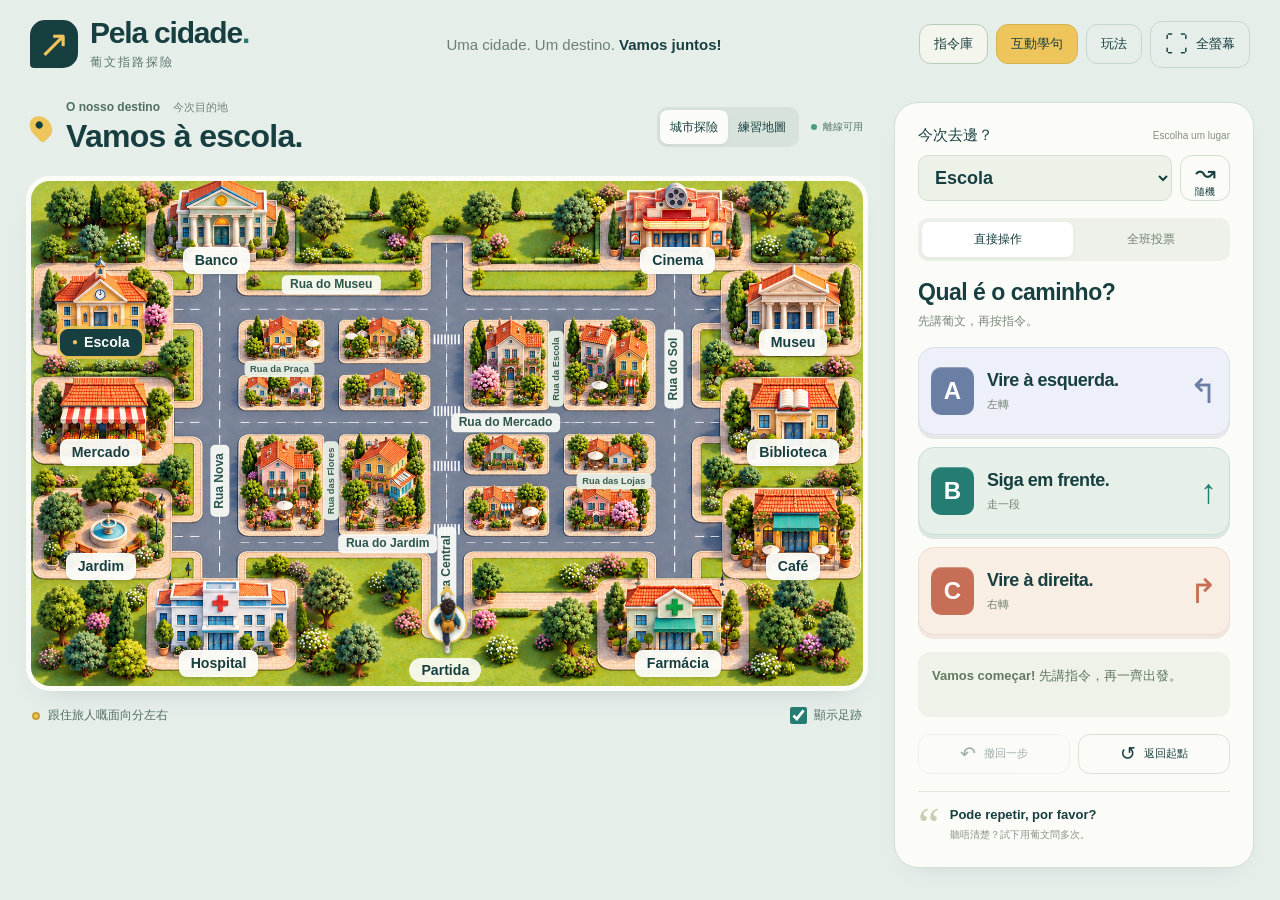
==== commit 00312367: "Add visual sentence experiments, prediction challenges and 36 examples" ====
--- a/index.html
+++ b/index.html
@@ -16,12 +16,20 @@
 #command-library,#sentence-class{background:#f4f6ed;border-color:#b7cdb8;font-weight:750}#sentence-class{background:var(--gold);border-color:#d5b351}.learning-dialog{max-width:1000px;max-height:90dvh;overflow:auto}.learning-dialog h2{margin-bottom:9px}.learning-lead{margin:0 0 20px;color:#6a7e68}.learning-dialog h3{font-size:17px;margin:23px 0 12px}.instruction-grid{display:grid;grid-template-columns:repeat(3,minmax(0,1fr));gap:10px}.instruction-card{display:grid;grid-template-columns:30px 1fr;gap:4px 10px;text-align:left;min-height:100px;padding:14px;background:#eff3e9}.instruction-card b{grid-row:span 2;color:var(--teal);font-size:22px}.instruction-card span{font-size:15px;font-weight:750}.instruction-card small{font-size:11px;font-weight:450;color:#678064}.choice-config{padding:16px 20px;background:#e9efe2;border-radius:14px}.choice-config h3{margin:0 0 12px}.choice-config p{font-size:11px;margin:9px 0 0;color:#678064}.choice-config .primary{max-width:260px;margin-top:12px}#choice-selectors{display:grid;grid-template-columns:repeat(3,minmax(0,1fr));gap:12px}#choice-selectors label{font-weight:800;display:flex;align-items:center;gap:8px}#choice-selectors select{font-size:12px;min-height:44px;padding:7px}.lesson-title>span{font-size:13px;color:#6c8567}.sentence-settings{display:flex;gap:10px;align-items:center;flex-wrap:wrap;margin:20px 0}.sentence-settings>label{font-size:12px}.sentence-settings select{font-size:15px;flex:1;min-width:230px}.scaffold-toggle{display:flex;gap:5px}.scaffold-toggle button{font-size:12px;min-height:40px}.scaffold-toggle button[aria-pressed=true]{background:var(--ink);color:white}.sentence-prompt{font-size:25px;font-weight:800;margin:20px 0 10px}#sentence-model{color:#577a54;font-size:20px;margin:10px 0 22px}#sentence-answer{min-height:100px;display:flex;align-items:center;flex-wrap:wrap;gap:9px;border-bottom:3px solid #b3c7a5;padding:14px 5px;background:#eef3e8;border-radius:10px 10px 0 0}.answer-placeholder{color:#93a18e;font-size:16px}.answer-word{font-size:23px;padding:13px 17px;min-height:61px;background:#183f40;color:white;border:0}.answer-word:hover:not(:disabled){background:#2d6555}#word-bank{display:flex;gap:12px;flex-wrap:wrap;min-height:88px;padding:24px 0 10px}.word-tile{font-size:22px;padding:14px 18px;border:2px solid #d3dfc6;min-height:60px;background:#fff}.word-tile:disabled{opacity:.2}.sentence-tools{display:flex;gap:9px;margin:10px 0}.sentence-tools button{font-size:12px}#sentence-feedback{min-height:54px;font-size:15px;color:#8c6238;padding:12px 0;margin:8px 0}#sentence-feedback.correct{color:#287342}.sentence-actions{display:flex;gap:10px}.sentence-actions button{flex:1;font-size:14px}.sentence-actions .primary{width:auto}.crosswalk-scene{position:relative;height:340px;overflow:hidden;background:#c9d5c1;border-radius:18px;margin:22px 0}.crossing-road{position:absolute;left:0;right:0;top:36%;height:31%;background:#77868b;box-shadow:0 -8px 0 #eee4d2,0 8px 0 #eee4d2}.zebra{position:absolute;left:44%;width:12%;top:36%;height:31%;background:repeating-linear-gradient(to bottom,#fff 0 9px,transparent 9px 17px)}.crosswalk-pawn{position:absolute;left:43%;width:14%;height:25%;top:79%;transform:translateY(-50%);background-size:contain;background-position:center;background-repeat:no-repeat;filter:drop-shadow(0 3px 2px #26383988)}.pavement-label{position:absolute;top:15%;left:13%;color:#577052;font-size:20px}.passadeira-label{position:absolute;top:47%;left:65%;font-size:20px;color:white}
 @media(max-width:1250px){.header-prompt{display:none}.top-actions{gap:5px}.top-actions button{padding:7px 9px;font-size:11px}}@media(max-width:700px){.instruction-grid{grid-template-columns:1fr 1fr}#choice-selectors{grid-template-columns:1fr}.learning-dialog{padding:22px}.sentence-actions{flex-direction:column}.sentence-prompt{font-size:21px}.word-tile,.answer-word{font-size:18px;padding:10px 12px}.sentence-settings select{min-width:100%}.brand p{display:none}.top-actions button{font-size:10px;padding:6px}.top-actions #help{display:none}}
 .command-copy{white-space:normal;min-width:0;flex:1}.learning-dialog .instruction-card:hover:not(:disabled){background:#e4edd9}
+/* The city itself explains the sentence: a shared stage beside one focused activity. */
+.sentence-dialog{max-width:1120px;padding:24px}.sentence-dialog h2{font-size:27px;margin-top:4px}.lesson-tabs{display:flex;gap:6px;border-bottom:1px solid #cfddc6;margin:16px 0 20px;padding-bottom:10px}.lesson-tabs button{background:transparent;border-color:transparent;font-weight:750;padding:9px 17px;font-size:14px}.lesson-tabs button[aria-selected=true]{background:var(--ink);color:white}.lesson-tabs button:focus-visible{outline:3px solid #d8b957;outline-offset:3px}#lesson-visual{display:grid;grid-template-columns:minmax(0,1.4fr) minmax(290px,1fr);gap:25px;align-items:start}#lesson-visual[hidden],#lesson-build[hidden],#lesson-explore[hidden],#lesson-predict[hidden]{display:none}.lesson-map-caption{display:flex;flex-direction:column;gap:5px;margin:0 0 11px}.lesson-map-caption strong{font-size:18px}.lesson-map-caption span{font-size:11px;color:#6c8067}.lesson-map{position:relative;aspect-ratio:1566/950;border-radius:14px;overflow:hidden;border:2px solid #d1dfc5;background:#c1d8a8;isolation:isolate}.lesson-map>img{width:100%;height:100%;display:block}.lesson-map canvas{position:absolute;inset:0;width:100%;height:100%;pointer-events:none}.lesson-road{position:absolute;left:53%;font-size:clamp(8px,.8vw,12px);background:#fffef0eb;color:#364c3d;padding:3px 5px;border-radius:4px;white-space:nowrap;pointer-events:none}.road-first{top:70%}.road-second{top:47.5%}.road-third{top:24%}.lesson-start{position:absolute;left:52%;top:89%;font-size:11px;font-weight:800;background:#f3d477;padding:3px 7px;border-radius:4px}#lesson-pawn{position:absolute;left:49.8%;top:87.6%;width:7%;height:18%;transform:translate(-50%,-65%);pointer-events:none;z-index:3;filter:drop-shadow(0 2px 2px #143e4588)}#lesson-traveler{width:100%;height:100%;object-fit:contain;transition:transform .3s}.lesson-facing{position:absolute;left:33%;top:-16%;font-size:22px;line-height:1;font-weight:900;color:#123d41;transform-origin:50% 250%}.lesson-marker{position:absolute;transform:translate(-50%,-50%);background:var(--marker-color);border:3px solid #fffdf4;box-shadow:0 2px 6px #183f4055;color:white;border-radius:50%;width:30px;height:30px;display:grid;place-items:center;font-weight:900;font-size:17px;z-index:2}#lesson-map-note{font-size:13px;line-height:1.8;min-height:64px;margin:14px 0 0;padding:10px 13px;border-left:4px solid #d8ba5e;background:#f3f4e8;border-radius:0 8px 8px 0}.activity-label{display:block;font-size:12px;font-weight:750;margin-bottom:6px}#explore-group{width:100%;min-height:43px;font-size:16px}#explore-hint{margin:8px 0 12px;font-size:12px;line-height:1.65}#explore-choices{display:grid;gap:7px}.explore-choice{display:grid;grid-template-columns:28px 1fr;gap:3px 9px;text-align:left;padding:9px 12px;background:white;border-color:#d5dfce}.explore-choice b{grid-row:span 2;font-size:19px;color:#477259;align-self:center}.explore-choice span{font-size:15px;font-weight:750;line-height:1.3}.explore-choice small{font-size:10px;color:#6f806a;font-weight:500}.explore-choice[aria-pressed=true]{border:2px solid #277567;background:#e8f2e7;padding:8px 11px}.explore-choice[aria-pressed=true] b{color:#146554}#explore-meaning{font-size:12px;line-height:1.7;margin:12px 0;min-height:40px}.explore-actions{display:flex;gap:8px}.explore-actions button{flex:1;font-size:13px}.explore-actions .primary{width:auto}.explore-actions+p{font-size:10px;margin-bottom:0}#lesson-predict h3{font-size:19px;line-height:1.5;margin:15px 0}.challenge-progress{display:flex;justify-content:space-between;gap:8px;font-size:11px;color:#637a62}.challenge-progress span:first-child{font-weight:800;color:#365e50}#predict-phrase{font-size:25px;line-height:1.4;font-weight:800;min-height:88px;margin:10px 0 20px}#predict-options{display:flex;gap:12px}.predict-option{background:var(--answer-color);color:white;font-size:30px;font-weight:900;flex:1;min-height:74px;border:3px solid transparent}.predict-option:hover:not(:disabled){background:var(--answer-color);filter:brightness(1.12)}.predict-option.correct{border-color:#113f33;outline:3px solid #b7d499;opacity:1}.predict-option.retry{opacity:.25}#predict-feedback{font-size:14px;line-height:1.7;min-height:76px;margin:17px 0 7px;color:#8b6639}#predict-feedback.correct{color:#267444}#predict-next{margin-top:12px}#predict-reveal{font-size:12px}.sentence-settings #sentence-group{flex:0 1 160px;min-width:140px}.sentence-settings #sentence-task{min-width:220px}#sentence-context{margin:0 0 13px;font-size:12px}.sentence-dialog #sentence-feedback{min-height:44px;padding:8px 0}.sentence-dialog #sentence-answer{min-height:80px}.sentence-dialog #word-bank{min-height:75px;padding:18px 0 8px}.sentence-dialog .sentence-prompt{margin-top:8px}.sentence-dialog #sentence-model{margin-bottom:10px}.sentence-dialog .sentence-settings{margin:15px 0}
+@media(max-width:850px){#lesson-visual{grid-template-columns:minmax(0,1.1fr) minmax(255px,1fr);gap:16px}.lesson-tabs button{padding:8px 10px;font-size:12px}.lesson-marker{width:25px;height:25px;font-size:14px}.lesson-map-caption strong{font-size:16px}.lesson-road{font-size:8px}#predict-phrase{font-size:21px}}
+@media(max-width:650px){.sentence-dialog{padding:19px;max-height:94dvh;width:calc(100% - 16px)}.sentence-dialog h2{font-size:22px}.lesson-tabs{margin:12px 0 15px;gap:3px}.lesson-tabs button{flex:1;padding:8px 3px;font-size:11px}#lesson-visual{grid-template-columns:1fr;gap:15px}.lesson-map-caption{flex-direction:row;justify-content:space-between;align-items:center;gap:8px}.lesson-map-caption span{font-size:9px}.lesson-map{max-height:310px;width:100%}#lesson-map-note{min-height:0;margin-top:8px;font-size:12px}.lesson-marker{width:28px;height:28px;font-size:15px}.lesson-road{font-size:9px}.lesson-facing{font-size:17px}.lesson-start{font-size:9px}#explore-choices{grid-template-columns:1fr 1fr}.explore-choice{grid-template-columns:20px 1fr;padding:9px;gap:3px 5px}.explore-choice[aria-pressed=true]{padding:8px}.explore-choice span{font-size:13px}.explore-choice small{font-size:9px}.explore-choice b{font-size:16px}#explore-meaning{min-height:0}#predict-phrase{min-height:0;font-size:23px;margin-bottom:15px}.sentence-settings #sentence-group{min-width:100%}.sentence-tools{flex-wrap:wrap}}
+#explore-choices[hidden],#ordinal-builder[hidden]{display:none}#ordinal-builder{padding:15px;background:#eef3e7;border-radius:12px;margin:15px 0}#ordinal-builder>p:first-child{font-size:12px;color:#537254;font-weight:750;margin:0 0 15px}.phrase-frame{display:flex;align-items:center;gap:7px;flex-wrap:wrap;font-size:19px;font-weight:800;line-height:1.7}.phrase-frame select{min-height:43px;font-size:17px;padding:6px 8px;background:#fff0be;border:2px solid #c9a34b;width:auto;color:#23493c}.phrase-frame #ordinal-direction{background:#d9eee5;border-color:#589781}#ordinal-phrase{font-size:21px;font-weight:800;line-height:1.6;margin:18px 0 0}.lesson-facing{transform-origin:50% 50%}
+@media(min-width:851px) and (max-height:780px){.sentence-dialog{padding:20px;max-height:94dvh}.sentence-dialog .lesson-title>span{font-size:11px}.sentence-dialog h2{font-size:25px;margin-bottom:5px}.lesson-tabs{margin:10px 0 14px;padding-bottom:8px}.lesson-map{max-width:550px}.lesson-map-caption{margin-bottom:8px}#explore-hint{margin:6px 0 9px}.explore-choice{padding-top:7px;padding-bottom:7px}.explore-choice[aria-pressed=true]{padding-top:6px;padding-bottom:6px}#explore-meaning{margin:9px 0;min-height:34px}#predict-phrase{min-height:72px;margin-bottom:13px}#predict-feedback{min-height:62px;margin-top:13px}.lesson-map-column{align-self:center}}
+button.lesson-marker{padding:0;min-height:0;line-height:1;cursor:pointer}button.lesson-marker:hover:not(:disabled){background:var(--marker-color);outline:3px solid #f3d477}button.lesson-marker:disabled{opacity:1;cursor:default}button.lesson-marker:focus-visible{outline:3px solid #f3d477;outline-offset:2px}
+@media(max-width:650px){.lesson-map{max-height:none}}
 </style></head>
 <body>
 <header>
  <div class="brand"><span class="brand-mark" aria-hidden="true">↗</span><div><h1>Pela cidade<span class="brand-period">.</span></h1><p>葡文指路探險</p></div></div>
  <p class="header-prompt">Uma cidade. Um destino. <strong>Vamos juntos!</strong></p>
- <div class="top-actions"><button id="command-library">指令庫</button><button id="sentence-class">砌句教室</button><button id="join" hidden>學生加入 <span aria-hidden="true">＋</span></button><button id="help">玩法</button><button id="fullscreen" aria-label="全螢幕">⛶ <span>全螢幕</span></button></div>
+ <div class="top-actions"><button id="command-library">指令庫</button><button id="sentence-class">互動學句</button><button id="join" hidden>學生加入 <span aria-hidden="true">＋</span></button><button id="help">玩法</button><button id="fullscreen" aria-label="全螢幕">⛶ <span>全螢幕</span></button></div>
 </header>
 <main>
  <section class="map-panel" aria-label="互動地圖">
@@ -51,10 +59,20 @@
   <div class="speech"><span class="speech-mark" aria-hidden="true">“</span><div><strong>Pode repetir, por favor?</strong><small>聽唔清楚？試下用葡文問多次。</small></div></div>
  </aside>
 </main>
-<dialog id="help-dialog"><button class="close" data-close aria-label="關閉">×</button><h2>帶旅人去目的地</h2><ol><li>揀目的地。旅人由 Partida 出發，面向上方。</li><li>「Siga em frente」向前行一小段；「Vá até ao cruzamento」行到下一個路口；「Continue até ao fim da rua」經過路口一直行到盡頭。</li><li>左右轉只改面向。在兩個路口之間轉向後，先沿條街行到路口，先能轉入另一條街。</li><li>第一／第二／第三條街：向前數可以轉入指定方向嘅路口，所在路口唔計。</li><li>「指令庫」可以更換 A／B／C 三句，舉手或裝置投票會用同一組句子。</li><li>「砌句教室」先看例句，再收起例句自己砌。核對後可由起點示範句子嘅意思。</li></ol><p>鍵盤 ← ↑ → 或 A B C 對應畫面嘅三張牌。「過馬路」用獨立行人線情境示範。裝置投票需開本機伺服器及連同一個網絡。</p><p class="note">城市係課堂練習示意圖。無需登入，亦唔收集學生姓名。</p></dialog>
+<dialog id="help-dialog"><button class="close" data-close aria-label="關閉">×</button><h2>帶旅人去目的地</h2><ol><li>揀目的地。旅人由 Partida 出發，面向上方。</li><li>「Siga em frente」向前行一小段；「Vá até ao cruzamento」行到下一個路口；「Continue até ao fim da rua」經過路口一直行到盡頭。</li><li>左右轉只改面向。在兩個路口之間轉向後，先沿條街行到路口，先能轉入另一條街。</li><li>第一／第二／第三條街：向前數可以轉入指定方向嘅路口，所在路口唔計。</li><li>「指令庫」可以更換 A／B／C 三句，舉手或裝置投票會用同一組句子。</li><li>「互動學句」可以換詞試行、估 A／B／C 停點，再用 36 句例句砌句。核對後可在教室地圖示範。</li></ol><p>鍵盤 ← ↑ → 或 A B C 對應畫面嘅三張牌。「過馬路」用獨立行人線情境示範。裝置投票需開本機伺服器及連同一個網絡。</p><p class="note">城市係課堂練習示意圖。無需登入，亦唔收集學生姓名。</p></dialog>
 <dialog id="join-dialog"><button class="close" data-close aria-label="關閉">×</button><h2>一齊加入探險</h2><p>學生同電腦連同一個 Wi-Fi，再開以下網址：</p><div id="join-addresses"></div><p class="note">只分享學生網址。若學校 Wi-Fi 禁止裝置互通，可改用舉手投票。</p></dialog>
 <dialog id="commands-dialog" class="learning-dialog"><button class="close" data-close aria-label="關閉">×</button><h2>一句指令，一個行動</h2><p class="learning-lead">揀一句，先讀出嚟，再睇旅人點行。</p><div class="choice-config"><h3>全班今次投邊三句？</h3><div id="choice-selectors"></div><button id="save-choices" class="primary">用呢三句做 A／B／C</button><p>更換指令會結束當前投票。向前數第幾條街時，所在路口唔計。</p></div><div id="instruction-bank"></div></dialog>
-<dialog id="sentence-dialog" class="learning-dialog sentence-dialog"><button class="close" data-close aria-label="關閉">×</button><div class="lesson-title"><span>Oficina de frases</span><h2>將意思砌成一句</h2></div><div class="sentence-settings"><label for="sentence-task">今次想講咩？</label><select id="sentence-task"></select><div class="scaffold-toggle"><button id="with-model" aria-pressed="true">睇例句砌</button><button id="without-model" aria-pressed="false">自己砌</button></div></div><div class="sentence-prompt" id="sentence-prompt"></div><div id="sentence-model"></div><div id="sentence-answer" aria-label="已砌嘅句子"></div><div id="word-bank" aria-label="可選詞塊"></div><div class="sentence-tools"><button id="sentence-undo">撤回一格</button><button id="sentence-reset">重新砌</button><button id="sentence-listen">聽一次</button></div><p id="sentence-feedback" role="status" aria-live="polite">點詞塊，按次序砌一句。</p><div class="sentence-actions"><button id="sentence-check" class="primary">核對句子</button><button id="sentence-demo" disabled>由起點試行</button><button id="sentence-next">下一句</button></div><p class="note">先揀詞 → 讀畀同學聽 → 試行 → 寫返落紙。示範會切到練習地圖、由起點出發。</p></dialog>
+<dialog id="sentence-dialog" class="learning-dialog sentence-dialog"><button class="close" data-close aria-label="關閉">×</button>
+<div class="lesson-title"><span>Oficina de frases</span><h2>睇得明，講得出，行得到</h2></div>
+<div class="lesson-tabs" role="tablist" aria-label="學習活動"><button role="tab" data-lesson-tab="explore" aria-selected="true" aria-controls="lesson-explore">換句試行</button><button role="tab" data-lesson-tab="predict" aria-selected="false" aria-controls="lesson-predict">估下停邊</button><button role="tab" data-lesson-tab="build" aria-selected="false" aria-controls="lesson-build">砌句練習 · 36 句</button></div>
+<div id="lesson-visual">
+ <div class="lesson-map-column"><div class="lesson-map-caption"><strong id="lesson-map-title">同一起點，唔同指令</strong><span>練習地圖 · 面向上方出發</span></div>
+ <div class="lesson-map"><img id="lesson-art" alt="練習城市地圖，旅人由下方 Rua Central 起點面向上方出發。"><canvas id="lesson-trail" width="1566" height="950" aria-hidden="true"></canvas><div id="lesson-markers"></div><span class="lesson-road road-first">Rua do Jardim · 第 1 條</span><span class="lesson-road road-second">Rua do Mercado · 第 2 條</span><span class="lesson-road road-third">Rua do Museu · 第 3 條</span><span class="lesson-start">起點</span><div id="lesson-pawn" aria-label="旅人"><span class="lesson-facing">↑</span><img alt="" id="lesson-traveler"></div></div>
+ <p id="lesson-map-note" role="status" aria-live="polite">揀一句，再按「行一次」。</p></div>
+ <section id="lesson-explore" role="tabpanel"><label class="activity-label" for="explore-group">今次比較咩？</label><select id="explore-group"></select><p id="explore-hint" class="note"></p><div id="ordinal-builder" hidden><p>換一格，造新句</p><div class="phrase-frame"><span>Vire na</span><select id="ordinal-number" aria-label="第幾條街"><option value="first">primeira</option><option value="second">segunda</option><option value="third">terceira</option></select><span>rua</span><select id="ordinal-direction" aria-label="轉向邊邊"><option value="right">à direita</option><option value="left">à esquerda</option></select><span>.</span></div><p id="ordinal-phrase" lang="pt-PT"></p></div><div id="explore-choices"></div><p id="explore-meaning"></p><div class="explore-actions"><button id="explore-play" class="primary">行一次</button><button id="explore-compare">比較三句</button></div><p class="note">每句都由同一起點示範。先讀，再行，再換一句。</p></section>
+ <section id="lesson-predict" role="tabpanel" hidden><div class="challenge-progress"><span id="predict-progress"></span><span id="predict-score"></span></div><h3>聽到呢句，會停喺 A、B 定 C？</h3><p id="predict-phrase" lang="pt-PT"></p><div id="predict-options" aria-label="選擇停點"></div><p id="predict-feedback" role="status" aria-live="polite"></p><button id="predict-reveal">睇提示</button><button id="predict-next" class="primary" disabled>下一題</button><p class="note">可先舉 A／B／C 卡，再由一位同學按答案。</p></section>
+</div>
+<section id="lesson-build" role="tabpanel" hidden><div class="sentence-settings"><label for="sentence-group">句子種類</label><select id="sentence-group"><option value="all">全部例句</option><option value="move">帶路指令</option><option value="ask">問路同求助</option><option value="place">描述位置</option></select><label for="sentence-task">今次想講咩？</label><select id="sentence-task"></select><div class="scaffold-toggle"><button id="with-model" aria-pressed="true">睇例句砌</button><button id="without-model" aria-pressed="false">自己砌</button></div></div><div class="sentence-prompt" id="sentence-prompt"></div><div id="sentence-model"></div><p id="sentence-context" class="note"></p><div id="sentence-answer" aria-label="已砌嘅句子"></div><div id="word-bank" aria-label="可選詞塊"></div><div class="sentence-tools"><button id="sentence-undo">撤回一格</button><button id="sentence-reset">重新砌</button><button id="sentence-listen">聽一次</button></div><p id="sentence-feedback" role="status" aria-live="polite">點詞塊，按次序砌一句。</p><div class="sentence-actions"><button id="sentence-check" class="primary">核對句子</button><button id="sentence-demo" disabled>由起點試行</button><button id="sentence-next">下一句</button></div><p class="note">先揀詞 → 讀畀同學聽 → 試行 → 寫返落紙。示範會喺教室地圖由起點出發，主地圖保留原本進度。</p></section></dialog>
 <dialog id="crosswalk-dialog" class="learning-dialog"><button class="close" data-close aria-label="關閉">×</button><h2>Atravesse a rua na passadeira.</h2><p>喺行人線由路邊行去對面。</p><div class="crosswalk-scene"><div class="crossing-road"></div><div class="zebra"></div><div class="crosswalk-pawn"></div><span class="pavement-label">passeio</span><span class="passadeira-label">passadeira</span></div><button id="crosswalk-play" class="primary">示範過馬路</button><p class="note">呢個係行人線情境示範；唔會改變城市地圖上嘅路線。</p></dialog>
 <script type="application/json" id="map-images">{"worksheet": "assets/mapa-worksheet-3d.png", "city": "assets/mapa-city-3d.png"}</script><script>/* Shared by the offline board and the classroom server. No external dependencies. */
 (function(root){
@@ -260,7 +278,31 @@
  ['central','沿 Rua Central 向前行',['Siga','em frente','pela Rua Central.'],'central'],
  ['named','到 Rua do Mercado 先轉右',['Vire','à direita','na Rua do Mercado.'],'mercado-right'],
  ['ask','有禮貌咁問點去學校',['Desculpe,','como posso ir','para a escola?'],null],
- ['location','話畀對方知咖啡店喺街尾',['O café','fica','no fim da rua.'],null]
+ ['location','話畀對方知咖啡店喺街尾',['O café','fica','no fim da rua.'],null],
+ ['right','叫旅人轉向右邊',['Vire','à direita.'],'right'],
+ ['continue','叫對方繼續向前行',['Continue','em frente.'],'continue'],
+ ['first-left','到第一條左街先轉',['Vire','na primeira rua','à esquerda.'],'first-left'],
+ ['second-right','到第二條右街先轉',['Vire','na segunda rua','à direita.'],'second-right'],
+ ['third-left','到第三條左街先轉',['Vire','na terceira rua','à esquerda.'],'third-left'],
+ ['third-right','到第三條右街先轉',['Vire','na terceira rua','à direita.'],'third-right'],
+ ['back','叫對方轉身回頭',['Volte','para trás.'],'back'],
+ ['stop','叫對方停低',['Pare!'],'stop'],
+ ['ask-museum','問點樣去博物館',['Desculpe,','como posso ir','para o museu?'],null],
+ ['ask-hospital','問醫院喺邊',['Desculpe,','onde fica','o hospital?'],null],
+ ['ask-library','問圖書館喺邊',['Onde','fica','a biblioteca?'],null],
+ ['ask-pharmacy','有禮貌咁問藥房喺邊',['Onde fica','a farmácia,','por favor?'],null],
+ ['ask-bank','問附近有冇銀行',['Há','um banco','aqui perto?'],null],
+ ['ask-repeat','聽唔清楚，請對方再講一次',['Pode repetir,','por favor?'],null],
+ ['ask-slower','請對方講慢啲',['Pode falar','mais devagar,','por favor?'],null],
+ ['thanks','多謝對方幫手',['Muito obrigado','pela ajuda!'],null],
+ ['near','話畀對方知市場喺附近',['O mercado','fica','aqui perto.'],null],
+ ['beside','話畀對方知藥房喺醫院旁邊',['A farmácia','fica','ao lado do hospital.'],null],
+ ['opposite','話畀對方知博物館喺學校對面',['O museu','fica','em frente da escola.'],null],
+ ['between','話畀對方知咖啡店喺銀行同電影院之間',['O café fica','entre o banco','e o cinema.'],null],
+ ['on-right','話畀對方知圖書館喺右邊',['A biblioteca','fica','à direita.'],null],
+ ['on-left','話畀對方知公園喺左邊',['O jardim','fica','à esquerda.'],null],
+ ['far','話畀對方知醫院好遠',['O hospital','fica','longe daqui.'],null],
+ ['at-end','話畀對方知學校喺呢條街盡頭',['A escola fica','no fim','desta rua.'],null]
 ].map(([id,prompt,chunks,command])=>({id,prompt,chunks,command,phrase:chunks.join(' ')}));
 function check(taskId,chosen){
  const t=tasks.find(t=>t.id===taskId);if(!t||!Array.isArray(chosen))return {ok:false,message:'先揀一個任務。'};
@@ -271,6 +313,50 @@
 }
 const api={items,catalog,get,defaults,validateChoices,run,position,tasks,check};
 if(typeof module!=='undefined'&&module.exports)module.exports=api;else root.MapInstructions=api;
+})(typeof globalThis!=='undefined'?globalThis:this);
+</script><script>/* Small, deterministic lesson scenarios. Every movement uses the real map engine. */
+(function(root){
+'use strict';
+const E=typeof module!=='undefined'&&module.exports?require('./engine'):root.MapEngine;
+const I=typeof module!=='undefined'&&module.exports?require('./instructions'):root.MapInstructions;
+const groups=[
+ {id:'distance',name:'行幾遠？喺邊停？',hint:'同一起點，換一句，停嘅位置就唔同。',ids:['forward','junction','end','crossing']},
+ {id:'ordinal',name:'第幾條街先轉？',hint:'由起點向前數。到指定街口，先轉向左／右。',ids:['first-right','second-right','third-right','first-left','second-left','third-left']},
+ {id:'facing',name:'左、右、回頭、停低',hint:'睇旅人面向，唔好用自己嘅左右。呢四句先示範面向。',ids:['left','right','back','stop']},
+ {id:'street',name:'沿邊條街？喺邊轉？',hint:'pela + 街名：沿住條街行；na + 街名：喺嗰條街轉。',ids:['central','mercado-right']}
+];
+const notes={
+ forward:'向前行一段。呢個練習每次行一小段，未到第一個路口就停。',
+ junction:'行到第一個十字路口就停，唔穿過去。',
+ end:'經過三個十字路口，直到 Rua Central 盡頭先停。',
+ crossing:'穿過第一個十字路口，停喺路口另一邊。',
+ left:'位置冇變；旅人轉向自己嘅左邊。下一句再決定行幾遠。',
+ right:'位置冇變；旅人轉向自己嘅右邊。下一句再決定行幾遠。',
+ back:'位置冇變，轉身面向來路。',stop:'留喺原位，停止行動。',
+ central:'沿 Rua Central 向前行一段。街名話畀我哋知沿邊條路行。',
+ 'mercado-right':'先經過 Rua do Jardim，到 Rua do Mercado 先轉向右邊。'
+};
+function origin(){return E.initial('','worksheet');}
+function result(id){return I.run(origin(),id);}
+function points(s){const g=E.graph(s),p=s.path.map(id=>({x:g[id].x,y:g[id].y}));if(s.edge)p.push(I.position(s));return p;}
+function explain(id){
+ if(notes[id])return notes[id];
+ const m=id.match(/^(first|second|third)-(left|right)$/);
+ return `經過前面嘅街口，數到第 ${{first:1,second:2,third:3}[m[1]]} 條可轉${m[2]==='left'?'左':'右'}嘅街先轉向。所在路口唔計。`;
+}
+const questions=[
+ {id:'q-junction',command:'junction',options:['end','forward','junction'],hint:'留意 até ao：行到某個位置就停。'},
+ {id:'q-end',command:'end',options:['junction','end','forward'],hint:'ao fim da rua 係街道盡頭，途中嘅路口唔係終點。'},
+ {id:'q-forward',command:'forward',options:['forward','junction','end'],hint:'呢句冇講行到路口。先向前行一小段。'},
+ {id:'q-second',command:'second-right',options:['first-right','third-right','second-right'],hint:'segunda 係第二。經過第一條街先。'},
+ {id:'q-third',command:'third-left',options:['second-left','third-left','first-left'],hint:'terceira 係第三。數三條可轉左嘅街。'},
+ {id:'q-first',command:'first-right',options:['third-right','first-right','second-right'],hint:'primeira 係第一。最近嗰條可轉右嘅街。'},
+ {id:'q-cross',command:'crossing',options:['junction','forward','crossing'],hint:'Atravesse 係穿過；要行到路口另一邊。'},
+ {id:'q-named',command:'mercado-right',options:['first-right','mercado-right','third-right'],hint:'唔好喺第一條街轉；搵 Rua do Mercado。'}
+];
+function answer(questionId,index){const q=questions.find(q=>q.id===questionId);return !!q&&q.options[index]===q.command;}
+const api={groups,origin,result,points,explain,questions,answer};
+if(typeof module!=='undefined'&&module.exports)module.exports=api;else root.MapLearning=api;
 })(typeof globalThis!=='undefined'?globalThis:this);
 </script><script>'use strict';
 const E=MapEngine,I=MapInstructions,$=s=>document.querySelector(s),$$=s=>Array.from(document.querySelectorAll(s));
@@ -400,7 +486,16 @@
 (function(){
 let taskIndex=0,chosen=[],model=true,checked=false;
 const taskSelect=$('#sentence-task');
-I.tasks.forEach((t,i)=>{const o=new Option(`${i+1}. ${t.prompt}`,String(i));taskSelect.add(o);});
+function taskGroup(t){
+ if(t.command)return 'move';
+ return ['location','near','beside','opposite','between','on-right','on-left','far','at-end'].includes(t.id)?'place':'ask';
+}
+function filterTasks(){
+ const filter=$('#sentence-group').value,available=I.tasks.map((t,i)=>({t,i})).filter(({t})=>filter==='all'||taskGroup(t)===filter);
+ taskSelect.replaceChildren();for(const {t,i} of available)taskSelect.add(new Option(t.prompt,String(i)));
+ if(!available.some(x=>x.i===taskIndex))taskIndex=available[0].i;
+}
+filterTasks();
 const selectors=$('#choice-selectors');
 for(const k of ['A','B','C']){
  const label=document.createElement('label');label.textContent=k;
@@ -434,6 +529,7 @@
  const t=task();taskSelect.value=String(taskIndex);
  $('#sentence-prompt').textContent=t.prompt;
  $('#sentence-model').textContent='例句：'+t.phrase;$('#sentence-model').hidden=!model;
+ $('#sentence-context').textContent=taskGroup(t)==='place'?'口語情境例句：用嚟練習描述位置，唔係呢張城市地圖嘅資料。':taskGroup(t)==='ask'?'兩人一組：一人問路／求助，另一人用帶路指令回答。':'留意：動詞講做咩，後面嘅詞塊講方向或停點。';
  $('#with-model').setAttribute('aria-pressed',String(model));$('#without-model').setAttribute('aria-pressed',String(!model));
  const answer=$('#sentence-answer');answer.replaceChildren();
  if(!chosen.length){const hint=document.createElement('span');hint.className='answer-placeholder';hint.textContent='點下面嘅詞塊，砌喺呢度。';answer.append(hint);}
@@ -450,18 +546,19 @@
   button.disabled=used;button.onclick=()=>{chosen.push(part.text);checked=false;renderSentence();feedback('砌好後，按「核對句子」。');};wordBank.append(button);
  }
  $('#sentence-undo').disabled=!chosen.length;$('#sentence-demo').disabled=!checked||!t.command;
- $('#sentence-demo').textContent=t.command==='crosswalk'?'行人線示範':t.command?'由起點試行':'呢句用嚟問路／說明位置';
+ $('#sentence-demo').textContent=t.command==='crosswalk'?'行人線示範':t.command?'睇人物示範':'呢句用嚟問路／說明位置';
 }
 function resetSentence(){chosen=[];checked=false;renderSentence();feedback('點詞塊，按次序砌一句。');}
 $('#sentence-class').onclick=()=>{renderSentence();$('#sentence-dialog').showModal();};
 taskSelect.onchange=()=>{taskIndex=Number(taskSelect.value);resetSentence();};
+$('#sentence-group').onchange=()=>{filterTasks();resetSentence();};
 $('#with-model').onclick=()=>{model=true;renderSentence();};
 $('#without-model').onclick=()=>{model=false;resetSentence();};
 $('#sentence-undo').onclick=()=>{chosen.pop();checked=false;renderSentence();};
 $('#sentence-reset').onclick=resetSentence;
 $('#sentence-check').onclick=()=>{const result=I.check(task().id,chosen);checked=result.ok;renderSentence();feedback(result.message,result.ok);};
-$('#sentence-next').onclick=()=>{taskIndex=(taskIndex+1)%I.tasks.length;resetSentence();};
-$('#sentence-demo').onclick=()=>{if(!checked||!task().command)return;if(task().command==='crosswalk'){showCrosswalk();return;}$('#sentence-dialog').close();dispatch('demo',{id:task().command});};
+$('#sentence-next').onclick=()=>{const options=Array.from(taskSelect.options).map(o=>Number(o.value));taskIndex=options[(options.indexOf(taskIndex)+1)%options.length];resetSentence();};
+$('#sentence-demo').onclick=()=>{if(!checked||!task().command)return;if(task().command==='crosswalk'){showCrosswalk();return;}window.previewSentence(task().command);};
 $('#sentence-listen').onclick=()=>{
  if(!('speechSynthesis' in window)){feedback('呢個瀏覽器冇語音功能，請老師讀一次。');return;}
  const voices=speechSynthesis.getVoices(),voice=voices.find(v=>v.lang.toLowerCase()==='pt-pt');
@@ -479,5 +576,84 @@
 };
 renderLanguage();renderSentence();
 })();
+</script><script>'use strict';
+(function(){
+const L=MapLearning,colors=['#4969ae','#188374','#bd5e3d'],letters=['A','B','C'];
+let group=L.groups[0],selected=group.ids[0],tab='explore',questionIndex=0,solved=new Set(),firstTry=new Set(),attempted=false,finished=false,animation=null;
+const pawn=$('#lesson-pawn'),canvas=$('#lesson-trail'),ctx=canvas.getContext('2d');
+$('#lesson-art').src=mapImages.worksheet;$('#lesson-traveler').src=$('#facing img').src;
+for(const g of L.groups)$('#explore-group').add(new Option(g.name,g.id));
+function pct(p){const q=position('worksheet',p);return {left:q.x/1566*100+'%',top:q.y/950*100+'%'};}
+function cancel(){if(animation){animation.cancel();animation=null;}pawn.getAnimations().forEach(a=>a.cancel());}
+function place(s){Object.assign(pawn.style,pct(I.position(s)));pawn.dataset.node=s.node;pawn.dataset.heading=String(s.heading);pawn.setAttribute('aria-label','旅人面向'+['上方','右方','下方','左方'][s.heading]);$('.lesson-facing').style.transform=`rotate(${s.heading*90}deg)`;}
+function clear(){cancel();ctx.clearRect(0,0,1566,950);$('#lesson-markers').replaceChildren();place(L.origin());}
+function trail(s,color){
+ const path=L.points(s).map(p=>position('worksheet',p));
+ ctx.beginPath();path.forEach((p,i)=>i?ctx.lineTo(p.x,p.y):ctx.moveTo(p.x,p.y));ctx.lineCap='round';ctx.lineJoin='round';ctx.setLineDash([]);ctx.lineWidth=18;ctx.strokeStyle='#ffffffdd';ctx.stroke();ctx.lineWidth=10;ctx.strokeStyle=color;ctx.setLineDash([4,18]);ctx.stroke();ctx.setLineDash([]);
+}
+function marker(s,label,color,onClick){
+ const el=document.createElement(onClick?'button':'span');el.className='lesson-marker';el.textContent=label;el.style.setProperty('--marker-color',color);Object.assign(el.style,pct(I.position(s)));el.setAttribute('aria-label',`${onClick?'選擇 ':''}${label} 停點`);if(onClick)el.onclick=onClick;$('#lesson-markers').append(el);return el;
+}
+function animate(s,color=colors[1]){
+ cancel();place(L.origin());trail(s,color);
+ const points=L.points(s),lengths=points.map((p,i)=>i?Math.hypot(p.x-points[i-1].x,p.y-points[i-1].y):0),total=lengths.reduce((a,b)=>a+b,0);
+ let distance=0;const frames=points.map((p,i)=>{distance+=lengths[i];return {...pct(p),offset:total?distance/total:0};});
+ if(frames.length===1)frames.push({...frames[0],offset:1});
+ const reduced=matchMedia('(prefers-reduced-motion: reduce)').matches,duration=reduced?1:Math.max(650,Math.min(2600,total*3));
+ animation=pawn.animate(frames,{duration,easing:'linear',fill:'forwards'});
+ const current=animation;$('#lesson-map-note').textContent='旅人示範中…';
+ animation.finished.then(()=>{if(animation!==current)return;place(s);current.cancel();animation=null;$('#lesson-map-note').textContent=L.explain(s.lastInstruction);}).catch(()=>{});
+}
+function explore(){
+ clear();$('#explore-group').value=group.id;$('#explore-hint').textContent=group.hint;
+ const ordinal=group.id==='ordinal';$('#ordinal-builder').hidden=!ordinal;$('#explore-choices').hidden=ordinal;
+ if(ordinal){const [number,direction]=selected.split('-');$('#ordinal-number').value=number;$('#ordinal-direction').value=direction;$('#ordinal-phrase').textContent=I.get(selected).phrase;}
+ $('#lesson-map-title').textContent='同一起點，唔同指令';$('#lesson-map-note').textContent='揀一句，先讀出嚟，再按「行一次」。';
+ const list=$('#explore-choices');list.replaceChildren();
+ for(const id of group.ids){const c=I.get(id),b=document.createElement('button');b.className='explore-choice';b.dataset.example=id;b.setAttribute('aria-pressed',String(id===selected));
+ const icon=document.createElement('b');icon.textContent=c.icon;const text=document.createElement('span');text.textContent=c.phrase;const small=document.createElement('small');small.textContent=c.zh;b.append(icon,text,small);
+ b.onclick=()=>{selected=id;explore();};list.append(b);}
+ $('#explore-meaning').textContent=L.explain(selected);$('#explore-compare').hidden=group.id==='facing'||group.id==='street';
+}
+function predict(){
+ clear();const q=L.questions[questionIndex];attempted=false;finished=false;
+ $('#lesson-map-title').textContent='先估停點，再睇旅人行';$('#lesson-map-note').textContent='旅人由起點向上行。揀 A、B 或 C。';
+ $('#predict-progress').textContent=`第 ${questionIndex+1} / ${L.questions.length} 題`;
+ $('#predict-score').textContent=`已完成 ${solved.size} 題 · 一次答中 ${firstTry.size} 題`;
+ $('#predict-phrase').textContent=I.get(q.command).phrase;$('#predict-feedback').textContent='讀一次指令，再望地圖上嘅三個停點。';$('#predict-feedback').className='';
+ $('#predict-next').disabled=true;$('#predict-next').textContent=questionIndex===L.questions.length-1?'再玩一輪':'下一題';
+ const options=$('#predict-options');options.replaceChildren();
+ q.options.forEach((id,i)=>{const b=document.createElement('button');b.className='predict-option';b.dataset.answer=String(i);b.style.setProperty('--answer-color',colors[i]);b.textContent=letters[i];b.setAttribute('aria-label',`停喺 ${letters[i]}`);const pin=marker(L.result(id),letters[i],colors[i],()=>b.click());
+ b.onclick=()=>{
+  if(finished)return;
+  if(L.answer(q.id,i)){
+   finished=true;if(!solved.has(q.id)&&!attempted)firstTry.add(q.id);solved.add(q.id);b.classList.add('correct');b.setAttribute('aria-pressed','true');options.querySelectorAll('button').forEach(x=>x.disabled=true);$('#lesson-markers').querySelectorAll('button').forEach(x=>x.disabled=true);
+   $('#predict-feedback').textContent='答中！一齊睇旅人點樣行。';$('#predict-feedback').className='correct';$('#predict-next').disabled=false;
+   $('#predict-score').textContent=`已完成 ${solved.size} 題 · 一次答中 ${firstTry.size} 題`;animate(L.result(q.command),colors[i]);
+  }else{attempted=true;b.disabled=true;pin.disabled=true;b.classList.add('retry');$('#predict-feedback').textContent=`再睇清楚。${q.hint} 可以再揀。`;}
+ };options.append(b);});
+}
+function switchTab(next){
+ tab=next;cancel();$$('[data-lesson-tab]').forEach(b=>{const on=b.dataset.lessonTab===tab;b.setAttribute('aria-selected',String(on));b.tabIndex=on?0:-1;});
+ $('#lesson-visual').hidden=tab==='build';$('#lesson-build').hidden=tab!=='build';$('#lesson-explore').hidden=tab!=='explore';$('#lesson-predict').hidden=tab!=='predict';
+ if(tab==='explore')explore();if(tab==='predict')predict();
+}
+$$('[data-lesson-tab]').forEach((b,i)=>{b.onclick=()=>switchTab(b.dataset.lessonTab);b.onkeydown=e=>{if(!['ArrowLeft','ArrowRight','Home','End'].includes(e.key))return;e.preventDefault();const tabs=$$('[data-lesson-tab]'),index=e.key==='Home'?0:e.key==='End'?tabs.length-1:(i+(e.key==='ArrowRight'?1:tabs.length-1))%tabs.length;switchTab(tabs[index].dataset.lessonTab);tabs[index].focus();};});
+$('#explore-group').onchange=()=>{group=L.groups.find(g=>g.id===$('#explore-group').value);selected=group.ids[0];explore();};
+ for(const id of ['ordinal-number','ordinal-direction'])$('#'+id).onchange=()=>{selected=$('#ordinal-number').value+'-'+$('#ordinal-direction').value;explore();};
+$('#explore-play').onclick=()=>{clear();animate(L.result(selected));};
+$('#explore-compare').onclick=()=>{
+ clear();const ids=group.id==='ordinal'?group.ids.filter(id=>id.endsWith(selected.endsWith('left')?'left':'right')):group.ids.slice(0,3);
+ ids.forEach((id,i)=>{const s=L.result(id);trail(s,colors[i]);marker(s,letters[i],colors[i]);});
+ $('#lesson-map-note').textContent=ids.map((id,i)=>`${letters[i]}：${I.get(id).phrase}`).join('　');
+};
+$('#predict-reveal').onclick=()=>{$('#predict-feedback').textContent=L.questions[questionIndex].hint;attempted=true;};
+$('#predict-next').onclick=()=>{if(!finished)return;if(questionIndex===L.questions.length-1){questionIndex=0;solved=new Set();firstTry=new Set();}else questionIndex++;predict();};
+$('#sentence-dialog').addEventListener('close',cancel);
+window.previewSentence=id=>{id=id==='continue'?'forward':id;group=L.groups.find(g=>g.ids.includes(id));if(!group)return;selected=id;switchTab('explore');animate(L.result(id));};
+// Reopening keeps the chosen activity, while each visual example restarts from the same origin.
+$('#sentence-class').addEventListener('click',()=>{if(tab!=='build')switchTab(tab);});
+explore();
+})();
 </script>
 </body></html>
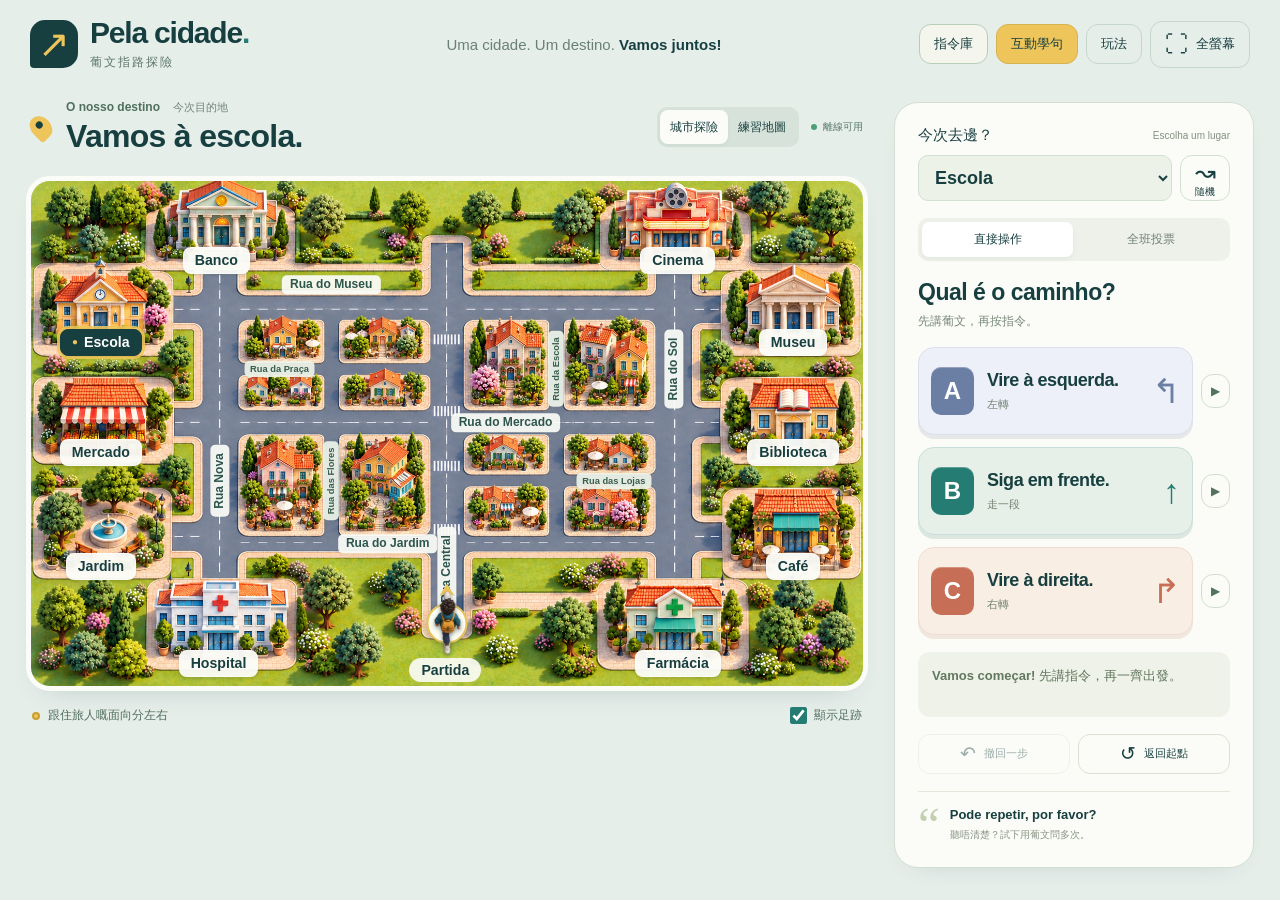
==== commit c86fa8de: "Add pragmatic roleplay and bundled European Portuguese audio" ====
--- a/index.html
+++ b/index.html
@@ -24,6 +24,12 @@
 @media(min-width:851px) and (max-height:780px){.sentence-dialog{padding:20px;max-height:94dvh}.sentence-dialog .lesson-title>span{font-size:11px}.sentence-dialog h2{font-size:25px;margin-bottom:5px}.lesson-tabs{margin:10px 0 14px;padding-bottom:8px}.lesson-map{max-width:550px}.lesson-map-caption{margin-bottom:8px}#explore-hint{margin:6px 0 9px}.explore-choice{padding-top:7px;padding-bottom:7px}.explore-choice[aria-pressed=true]{padding-top:6px;padding-bottom:6px}#explore-meaning{margin:9px 0;min-height:34px}#predict-phrase{min-height:72px;margin-bottom:13px}#predict-feedback{min-height:62px;margin-top:13px}.lesson-map-column{align-self:center}}
 button.lesson-marker{padding:0;min-height:0;line-height:1;cursor:pointer}button.lesson-marker:hover:not(:disabled){background:var(--marker-color);outline:3px solid #f3d477}button.lesson-marker:disabled{opacity:1;cursor:default}button.lesson-marker:focus-visible{outline:3px solid #f3d477;outline-offset:2px}
 @media(max-width:650px){.lesson-map{max-height:none}}
+/* Spoken Portuguese and pragmatic choices share the classroom stage. */
+#lesson-pragmatic[hidden],#pragmatic-model[hidden]{display:none}.audio-tools{display:flex;align-items:center;gap:10px;flex-wrap:wrap;margin:-3px 0 5px}.audio-tools button{min-height:34px;font-size:12px;padding:5px 12px}.audio-tools label{display:flex;align-items:center;gap:4px;font-size:12px}.audio-tools>span{font-size:10px;color:#71836c}#audio-status{font-size:11px;line-height:1.5;min-height:17px;margin:0 0 8px;color:#456e5c}.listen-command{align-self:center;min-width:29px;min-height:34px;padding:4px 6px;font-size:12px;color:#54735f;background:transparent;border-color:#d2decd}.pragmatic-heading{display:flex;align-items:center;gap:12px;margin:12px 0}.pragmatic-heading label{font-size:12px}.pragmatic-heading select{flex:1;min-width:0;font-size:16px}#pragmatic-context{font-size:16px;font-weight:650;line-height:1.8;max-width:58em}.pragmatic-conversation{background:#e8eee2;padding:16px 20px;border-radius:14px;position:relative}.pragmatic-conversation>span{font-size:11px;color:#627a5b}.pragmatic-conversation p{font-size:24px;font-weight:800;margin:7px 0 13px;line-height:1.5}.pragmatic-conversation button{font-size:12px;min-height:33px}.pragmatic-option-row{display:flex;gap:8px;margin:8px 0}.pragmatic-option{flex:1;text-align:left;min-width:0;padding:13px 16px;background:#fff;font-size:18px;line-height:1.5;border-color:#cbdac3}.pragmatic-option.correct{background:#dfefdb;border:2px solid #397b56;opacity:1}.response-listen{min-width:44px;color:#476c56}.speaking{outline:3px solid #d3ae4e;outline-offset:2px}#pragmatic-feedback{min-height:32px;font-size:14px;line-height:1.8;color:#865f37}#pragmatic-feedback.correct{color:#26713c}#pragmatic-model{margin:16px 0;padding:16px;background:#eff3e9;border-radius:14px}.dialogue-label{font-size:12px;margin-bottom:12px;color:#66805e}.dialogue-line{display:flex;align-items:baseline;gap:14px;margin:9px 0;padding:10px 14px;border-radius:10px;background:#fff;max-width:85%;font-size:18px;line-height:1.5}.dialogue-line b{font-size:12px;color:#6b825f}.dialogue-line.role-A{margin-left:auto;background:#dcebe2}.pragmatic-actions{display:flex;gap:10px;flex-wrap:wrap;margin-top:17px}.pragmatic-actions button{font-size:12px}#pragmatic-next{max-width:260px}.lesson-tabs{flex-wrap:wrap}.sentence-dialog .lesson-tabs button{font-size:13px;padding:8px 13px}
+@media(max-width:650px){.sentence-dialog .lesson-tabs{display:grid;grid-template-columns:1fr 1fr;gap:4px}.sentence-dialog .lesson-tabs button{font-size:12px}.pragmatic-heading{flex-direction:column;align-items:stretch;gap:5px}#pragmatic-context{font-size:14px}.pragmatic-conversation p{font-size:20px}.pragmatic-option{font-size:16px;padding:10px}.dialogue-line{font-size:16px;max-width:95%}.audio-tools{gap:7px}.audio-tools>span{display:none}}
+#audio-status:empty{min-height:0;margin-bottom:0}.utility .board-audio-stop{font-size:10px;color:#365c47;white-space:nowrap}.utility .board-audio-stop[hidden]{display:none}
+#lesson-pragmatic{display:grid;grid-template-columns:minmax(0,1fr) minmax(0,1fr);gap:12px 24px;align-items:start}#lesson-pragmatic[hidden],#pragmatic-options[hidden]{display:none}.pragmatic-heading{flex-direction:column;align-items:stretch;gap:6px;margin-top:0}#pragmatic-context{font-size:14px;margin:12px 0;line-height:1.8}.pragmatic-response h3{margin:0 0 14px;font-size:19px}.pragmatic-conversation p{font-size:22px}.pragmatic-option{font-size:17px}#pragmatic-model{margin:0;padding:13px}.dialogue-line{font-size:17px;padding:9px 11px;margin:8px 0;gap:10px}#pragmatic-next{grid-column:1/-1}.pragmatic-response #pragmatic-feedback{margin-top:12px}.pragmatic-response .note{font-size:11px;margin-bottom:0}
+@media(max-width:700px){#lesson-pragmatic{grid-template-columns:1fr;gap:8px}.pragmatic-response h3{margin-top:4px}#pragmatic-context{font-size:14px}.pragmatic-option,.dialogue-line{font-size:16px}}
 </style></head>
 <body>
 <header>
@@ -64,7 +70,8 @@
 <dialog id="commands-dialog" class="learning-dialog"><button class="close" data-close aria-label="關閉">×</button><h2>一句指令，一個行動</h2><p class="learning-lead">揀一句，先讀出嚟，再睇旅人點行。</p><div class="choice-config"><h3>全班今次投邊三句？</h3><div id="choice-selectors"></div><button id="save-choices" class="primary">用呢三句做 A／B／C</button><p>更換指令會結束當前投票。向前數第幾條街時，所在路口唔計。</p></div><div id="instruction-bank"></div></dialog>
 <dialog id="sentence-dialog" class="learning-dialog sentence-dialog"><button class="close" data-close aria-label="關閉">×</button>
 <div class="lesson-title"><span>Oficina de frases</span><h2>睇得明，講得出，行得到</h2></div>
-<div class="lesson-tabs" role="tablist" aria-label="學習活動"><button role="tab" data-lesson-tab="explore" aria-selected="true" aria-controls="lesson-explore">換句試行</button><button role="tab" data-lesson-tab="predict" aria-selected="false" aria-controls="lesson-predict">估下停邊</button><button role="tab" data-lesson-tab="build" aria-selected="false" aria-controls="lesson-build">砌句練習 · 36 句</button></div>
+<div class="lesson-tabs" role="tablist" aria-label="學習活動"><button role="tab" data-lesson-tab="explore" aria-selected="true" aria-controls="lesson-explore">換句試行</button><button role="tab" data-lesson-tab="predict" aria-selected="false" aria-controls="lesson-predict">估下停邊</button><button role="tab" data-lesson-tab="build" aria-selected="false" aria-controls="lesson-build">砌句練習 · 36 句</button><button role="tab" data-lesson-tab="pragmatic" aria-selected="false" aria-controls="lesson-pragmatic">情境對話</button></div>
+<div class="audio-tools"><button id="lesson-listen">▶ 聽呢句</button><label><input type="checkbox" id="audio-slow"> 慢一點</label><button id="audio-stop">停止</button><span>歐洲葡語</span></div><p id="audio-status" role="status" aria-live="polite"></p>
 <div id="lesson-visual">
  <div class="lesson-map-column"><div class="lesson-map-caption"><strong id="lesson-map-title">同一起點，唔同指令</strong><span>練習地圖 · 面向上方出發</span></div>
  <div class="lesson-map"><img id="lesson-art" alt="練習城市地圖，旅人由下方 Rua Central 起點面向上方出發。"><canvas id="lesson-trail" width="1566" height="950" aria-hidden="true"></canvas><div id="lesson-markers"></div><span class="lesson-road road-first">Rua do Jardim · 第 1 條</span><span class="lesson-road road-second">Rua do Mercado · 第 2 條</span><span class="lesson-road road-third">Rua do Museu · 第 3 條</span><span class="lesson-start">起點</span><div id="lesson-pawn" aria-label="旅人"><span class="lesson-facing">↑</span><img alt="" id="lesson-traveler"></div></div>
@@ -72,7 +79,7 @@
  <section id="lesson-explore" role="tabpanel"><label class="activity-label" for="explore-group">今次比較咩？</label><select id="explore-group"></select><p id="explore-hint" class="note"></p><div id="ordinal-builder" hidden><p>換一格，造新句</p><div class="phrase-frame"><span>Vire na</span><select id="ordinal-number" aria-label="第幾條街"><option value="first">primeira</option><option value="second">segunda</option><option value="third">terceira</option></select><span>rua</span><select id="ordinal-direction" aria-label="轉向邊邊"><option value="right">à direita</option><option value="left">à esquerda</option></select><span>.</span></div><p id="ordinal-phrase" lang="pt-PT"></p></div><div id="explore-choices"></div><p id="explore-meaning"></p><div class="explore-actions"><button id="explore-play" class="primary">行一次</button><button id="explore-compare">比較三句</button></div><p class="note">每句都由同一起點示範。先讀，再行，再換一句。</p></section>
  <section id="lesson-predict" role="tabpanel" hidden><div class="challenge-progress"><span id="predict-progress"></span><span id="predict-score"></span></div><h3>聽到呢句，會停喺 A、B 定 C？</h3><p id="predict-phrase" lang="pt-PT"></p><div id="predict-options" aria-label="選擇停點"></div><p id="predict-feedback" role="status" aria-live="polite"></p><button id="predict-reveal">睇提示</button><button id="predict-next" class="primary" disabled>下一題</button><p class="note">可先舉 A／B／C 卡，再由一位同學按答案。</p></section>
 </div>
-<section id="lesson-build" role="tabpanel" hidden><div class="sentence-settings"><label for="sentence-group">句子種類</label><select id="sentence-group"><option value="all">全部例句</option><option value="move">帶路指令</option><option value="ask">問路同求助</option><option value="place">描述位置</option></select><label for="sentence-task">今次想講咩？</label><select id="sentence-task"></select><div class="scaffold-toggle"><button id="with-model" aria-pressed="true">睇例句砌</button><button id="without-model" aria-pressed="false">自己砌</button></div></div><div class="sentence-prompt" id="sentence-prompt"></div><div id="sentence-model"></div><p id="sentence-context" class="note"></p><div id="sentence-answer" aria-label="已砌嘅句子"></div><div id="word-bank" aria-label="可選詞塊"></div><div class="sentence-tools"><button id="sentence-undo">撤回一格</button><button id="sentence-reset">重新砌</button><button id="sentence-listen">聽一次</button></div><p id="sentence-feedback" role="status" aria-live="polite">點詞塊，按次序砌一句。</p><div class="sentence-actions"><button id="sentence-check" class="primary">核對句子</button><button id="sentence-demo" disabled>由起點試行</button><button id="sentence-next">下一句</button></div><p class="note">先揀詞 → 讀畀同學聽 → 試行 → 寫返落紙。示範會喺教室地圖由起點出發，主地圖保留原本進度。</p></section></dialog>
+<section id="lesson-build" role="tabpanel" hidden><div class="sentence-settings"><label for="sentence-group">句子種類</label><select id="sentence-group"><option value="all">全部例句</option><option value="move">帶路指令</option><option value="ask">問路同求助</option><option value="place">描述位置</option></select><label for="sentence-task">今次想講咩？</label><select id="sentence-task"></select><div class="scaffold-toggle"><button id="with-model" aria-pressed="true">睇例句砌</button><button id="without-model" aria-pressed="false">自己砌</button></div></div><div class="sentence-prompt" id="sentence-prompt"></div><div id="sentence-model"></div><p id="sentence-context" class="note"></p><div id="sentence-answer" aria-label="已砌嘅句子"></div><div id="word-bank" aria-label="可選詞塊"></div><div class="sentence-tools"><button id="sentence-undo">撤回一格</button><button id="sentence-reset">重新砌</button><button id="sentence-listen">聽一次</button></div><p id="sentence-feedback" role="status" aria-live="polite">點詞塊，按次序砌一句。</p><div class="sentence-actions"><button id="sentence-check" class="primary">核對句子</button><button id="sentence-demo" disabled>由起點試行</button><button id="sentence-next">下一句</button></div><p class="note">先揀詞 → 讀畀同學聽 → 試行 → 寫返落紙。示範會喺教室地圖由起點出發，主地圖保留原本進度。</p></section><section id="lesson-pragmatic" role="tabpanel" hidden><div class="pragmatic-brief"><div class="pragmatic-heading"><label for="pragmatic-scene">今次遇到咩情況？</label><select id="pragmatic-scene"></select></div><p id="pragmatic-context"></p><div class="pragmatic-conversation"><span>對方講</span><p id="pragmatic-lead" lang="pt-PT"></p><button id="pragmatic-lead-listen">▶ 聽對方講</button></div><p id="pragmatic-feedback" role="status" aria-live="polite"></p></div><div class="pragmatic-response"><h3 id="pragmatic-response-title">你會點回應？</h3><div id="pragmatic-options"></div><div id="pragmatic-model" hidden><div class="dialogue-label">A 你　 B 對方</div><div id="pragmatic-dialogue"></div><div class="pragmatic-actions"><button id="pragmatic-play">▶ 聽完整對話</button><button id="pragmatic-hide">收起葡文，自己講</button></div><p class="note">兩人輪流做 A 同 B。先用例句，再收起葡文跟中文提示講。</p></div></div><button id="pragmatic-next" class="primary">下一個情境</button></section></dialog>
 <dialog id="crosswalk-dialog" class="learning-dialog"><button class="close" data-close aria-label="關閉">×</button><h2>Atravesse a rua na passadeira.</h2><p>喺行人線由路邊行去對面。</p><div class="crosswalk-scene"><div class="crossing-road"></div><div class="zebra"></div><div class="crosswalk-pawn"></div><span class="pavement-label">passeio</span><span class="passadeira-label">passadeira</span></div><button id="crosswalk-play" class="primary">示範過馬路</button><p class="note">呢個係行人線情境示範；唔會改變城市地圖上嘅路線。</p></dialog>
 <script type="application/json" id="map-images">{"worksheet": "assets/mapa-worksheet-3d.png", "city": "assets/mapa-city-3d.png"}</script><script>/* Shared by the offline board and the classroom server. No external dependencies. */
 (function(root){
@@ -358,6 +365,22 @@
 const api={groups,origin,result,points,explain,questions,answer};
 if(typeof module!=='undefined'&&module.exports)module.exports=api;else root.MapLearning=api;
 })(typeof globalThis!=='undefined'?globalThis:this);
+</script><script>(function(root){
+'use strict';
+const scenes=[
+ {id:'open',title:'向陌生人開口',context:'你想向一位唔識嘅成年人問圖書館喺邊。先引起對方注意，再講清楚想問咩。',lead:'Bom dia. Posso ajudar?',options:['De nada!','Desculpe, onde fica a biblioteca?','Muito obrigado pela ajuda!'],correct:1,why:'Desculpe 先有禮貌咁引起注意；onde fica 問地點。',reply:'Siga em frente e vire na primeira rua à direita.',end:'Muito obrigado pela ajuda!',cues:['打招呼，問圖書館喺邊','向前，第一條街右轉','多謝幫忙']},
+ {id:'repeat',title:'聽唔清楚',context:'對方講咗指路方法，但你聽唔清楚。請佢再講一次。',lead:'Vire na segunda rua à direita.',options:['Pode repetir, por favor?','De nada!','Até logo!'],correct:0,why:'Pode repetir, por favor? 請對方重複；por favor 令請求更有禮貌。',reply:'Claro. Vire na segunda rua à direita.',end:'Agora percebi. Muito obrigado!',cues:['請對方重複','再講一次：第二條街右轉','表示明白，多謝']},
+ {id:'slower',title:'對方講得太快',context:'你聽得見，但跟唔切對方講嘢嘅速度。想佢講慢啲。',lead:'Siga em frente, vire à esquerda e continue até ao fim da rua.',options:['Fica longe daqui?','Muito obrigado!','Pode falar mais devagar, por favor?'],correct:2,why:'mais devagar 係慢啲。講清楚需要，對方先知點幫你。',reply:'Claro. Siga em frente. Depois, vire à esquerda.',end:'Obrigado. Agora percebi.',cues:['請對方講慢啲','慢慢再講指令','表示而家明白']},
+ {id:'confirm',title:'確認轉邊條街',context:'你大概明白，想確認係咪第二條右街。',lead:'Vire na segunda rua à direita.',options:['É na segunda rua à direita?','Há um café aqui perto?','De nada!'],correct:0,why:'重述關鍵資料，再用問句確認，可以避免轉錯街。',reply:'Sim, é na segunda rua à direita.',end:'Muito obrigado!',cues:['確認：第二條街右轉？','確認：係第二條','多謝']},
+ {id:'distance',title:'追問遠唔遠',context:'對方已經講咗方向。你想決定行路去定搭車，想問距離。',lead:'O hospital fica no fim desta rua.',options:['Pode repetir, por favor?','Fica longe daqui?','Vire à direita.'],correct:1,why:'Fica longe daqui? 問離呢度遠唔遠；唔係再問方向。',reply:'Não, fica aqui perto. Pode ir a pé.',end:'Está bem. Muito obrigado!',cues:['追問距離','回答：近，可以行路去','回應，多謝']},
+ {id:'thanks',title:'接受幫忙後道謝',context:'你已經明白點去目的地。離開之前，多謝幫你嗰個人。',lead:'A biblioteca fica à direita, no fim da rua.',options:['Onde fica o hospital?','Pode repetir?','Muito obrigado pela ajuda!'],correct:2,why:'pela ajuda 說明多謝對方嘅幫助。女同學可講 Muito obrigada。',reply:'De nada. Boa viagem!',end:'Até logo!',cues:['多謝幫忙','回應：唔使客氣','道別']},
+ {id:'welcome',title:'回應對方嘅多謝',context:'你已經幫人指路，對方向你道謝。自然咁回應佢。',lead:'Muito obrigado pela ajuda!',options:['De nada!','Não percebi.','Onde fica a escola?'],correct:0,why:'De nada 回應多謝，意思係唔使客氣。',reply:'Até logo!',end:'Até logo!',cues:['回應：唔使客氣','道別','道別']},
+ {id:'help',title:'迷路，請人幫忙',context:'你唔知自己喺邊，想請人幫你搵醫院。',lead:'Bom dia. Está tudo bem?',options:['De nada!','Desculpe, preciso de ajuda. Onde fica o hospital?','Boa viagem!'],correct:1,why:'先講 preciso de ajuda，然後講清楚要去邊。',reply:'Siga em frente até ao cruzamento e vire à esquerda.',end:'Muito obrigado pela ajuda!',cues:['請求幫忙，問醫院喺邊','行到路口，再左轉','多謝幫忙']}
+];
+function choose(id,index){const s=scenes.find(s=>s.id===id);if(!s)return {ok:false,message:'先揀一個情境。'};return index===s.correct?{ok:true,message:s.why}:{ok:false,message:'再諗下：呢個情境最需要做咩？揀一句切合需要嘅回應。'};}
+function dialogue(id){const s=scenes.find(s=>s.id===id);return s?[{role:'B',text:s.lead},{role:'A',text:s.options[s.correct]},{role:'B',text:s.reply},{role:'A',text:s.end}]:[];}
+const api={scenes,choose,dialogue};if(typeof module!=='undefined'&&module.exports)module.exports=api;else root.MapPragmatics=api;
+})(typeof globalThis!=='undefined'?globalThis:this);
 </script><script>'use strict';
 const E=MapEngine,I=MapInstructions,$=s=>document.querySelector(s),$$=s=>Array.from(document.querySelectorAll(s));
 const mapImages=JSON.parse($('#map-images').textContent);
@@ -550,7 +573,7 @@
 }
 function resetSentence(){chosen=[];checked=false;renderSentence();feedback('點詞塊，按次序砌一句。');}
 $('#sentence-class').onclick=()=>{renderSentence();$('#sentence-dialog').showModal();};
-taskSelect.onchange=()=>{taskIndex=Number(taskSelect.value);resetSentence();};
+taskSelect.onchange=()=>{if(window.LessonAudio)LessonAudio.stop();taskIndex=Number(taskSelect.value);resetSentence();};
 $('#sentence-group').onchange=()=>{filterTasks();resetSentence();};
 $('#with-model').onclick=()=>{model=true;renderSentence();};
 $('#without-model').onclick=()=>{model=false;resetSentence();};
@@ -559,12 +582,6 @@
 $('#sentence-check').onclick=()=>{const result=I.check(task().id,chosen);checked=result.ok;renderSentence();feedback(result.message,result.ok);};
 $('#sentence-next').onclick=()=>{const options=Array.from(taskSelect.options).map(o=>Number(o.value));taskIndex=options[(options.indexOf(taskIndex)+1)%options.length];resetSentence();};
 $('#sentence-demo').onclick=()=>{if(!checked||!task().command)return;if(task().command==='crosswalk'){showCrosswalk();return;}window.previewSentence(task().command);};
-$('#sentence-listen').onclick=()=>{
- if(!('speechSynthesis' in window)){feedback('呢個瀏覽器冇語音功能，請老師讀一次。');return;}
- const voices=speechSynthesis.getVoices(),voice=voices.find(v=>v.lang.toLowerCase()==='pt-pt');
- if(!voice){feedback('呢部裝置未有歐洲葡語聲線，請老師讀一次。');return;}
- speechSynthesis.cancel();const u=new SpeechSynthesisUtterance(task().phrase);u.lang='pt-PT';u.voice=voice;u.rate=.8;speechSynthesis.speak(u);
-};
 function showCrosswalk(){
  const art=$('#facing img').src;$('.crosswalk-pawn').style.backgroundImage=`url("${art}")`;
  $('#crosswalk-dialog').showModal();
@@ -575,6 +592,30 @@
  pawn.animate([{top:'79%'},{top:'22%'}],{duration:reduced?1:2400,easing:'ease-in-out',fill:'forwards'});
 };
 renderLanguage();renderSentence();
+})();
+</script><script type="application/json" id="lesson-audio-manifest">{"A biblioteca fica à direita, no fim da rua.": "assets/audio/6092aa6287948e49.m4a", "A biblioteca fica à direita.": "assets/audio/806da3c2f08f18bb.m4a", "A escola fica no fim desta rua.": "assets/audio/8d17eae5fb233fc9.m4a", "A farmácia fica ao lado do hospital.": "assets/audio/b05d7ea17633b206.m4a", "Agora percebi. Muito obrigado!": "assets/audio/aa5c9a2b98b9d261.m4a", "Atravesse a rua na passadeira.": "assets/audio/bcab0df7153738ba.m4a", "Atravesse o cruzamento.": "assets/audio/d0bdbe6cdef81d80.m4a", "Até logo!": "assets/audio/9e8b2d62185253d3.m4a", "Boa viagem!": "assets/audio/220cc5f11c02c29e.m4a", "Bom dia. Está tudo bem?": "assets/audio/6f6e4a3794934e4a.m4a", "Bom dia. Posso ajudar?": "assets/audio/486b98c21abb196c.m4a", "Claro. Siga em frente. Depois, vire à esquerda.": "assets/audio/192ec9000027ed9d.m4a", "Claro. Vire na segunda rua à direita.": "assets/audio/2592473cbcf1a619.m4a", "Continue até ao fim da rua.": "assets/audio/615bd84bcad5eb3c.m4a", "Continue em frente.": "assets/audio/82a0663e8ac34860.m4a", "De nada!": "assets/audio/e08cf886698ebd1c.m4a", "De nada. Boa viagem!": "assets/audio/e468ef642426aa43.m4a", "Desculpe, como posso ir para a escola?": "assets/audio/18db4784bb3e9cfe.m4a", "Desculpe, como posso ir para o museu?": "assets/audio/d4271e109f02e8b0.m4a", "Desculpe, onde fica a biblioteca?": "assets/audio/72bdf565c4c0da32.m4a", "Desculpe, onde fica o hospital?": "assets/audio/5e5555580deeadee.m4a", "Desculpe, preciso de ajuda. Onde fica o hospital?": "assets/audio/e6fe90b279f811eb.m4a", "Está bem. Muito obrigado!": "assets/audio/1e8796d0eade3748.m4a", "Fica longe daqui?": "assets/audio/f339e1b356922364.m4a", "Há um banco aqui perto?": "assets/audio/cef0f690e4da64b6.m4a", "Há um café aqui perto?": "assets/audio/5134b4d216c1e0de.m4a", "Muito obrigado pela ajuda!": "assets/audio/f15727f35f39e6c5.m4a", "Muito obrigado!": "assets/audio/58d2b64d7386325c.m4a", "Não percebi.": "assets/audio/e704d9810e657c39.m4a", "Não, fica aqui perto. Pode ir a pé.": "assets/audio/a49937061774ed70.m4a", "O café fica entre o banco e o cinema.": "assets/audio/b41d392af05c21df.m4a", "O café fica no fim da rua.": "assets/audio/62d67cb5ef00cdbd.m4a", "O hospital fica longe daqui.": "assets/audio/9939bc9e39e055ce.m4a", "O hospital fica no fim desta rua.": "assets/audio/c5fa9f4b068d845c.m4a", "O jardim fica à esquerda.": "assets/audio/ce6a246c5b17abf4.m4a", "O mercado fica aqui perto.": "assets/audio/1d96c4dedc1f0c75.m4a", "O museu fica em frente da escola.": "assets/audio/e73973180f6be078.m4a", "Obrigado. Agora percebi.": "assets/audio/dbf30dd2f1eeabbb.m4a", "Onde fica a biblioteca?": "assets/audio/ef71c2074936cdbc.m4a", "Onde fica a escola?": "assets/audio/472fd49da3b2116c.m4a", "Onde fica a farmácia, por favor?": "assets/audio/ae14844aca3e593e.m4a", "Onde fica o hospital?": "assets/audio/1d57132b0ea1f69f.m4a", "Pare!": "assets/audio/b3343713f7f3cfc5.m4a", "Pode falar mais devagar, por favor?": "assets/audio/5a891fd06a4613ee.m4a", "Pode repetir, por favor?": "assets/audio/c419332462c0c2f8.m4a", "Pode repetir?": "assets/audio/913caa7253d07fa9.m4a", "Siga em frente até ao cruzamento e vire à esquerda.": "assets/audio/bb45fe20eb143999.m4a", "Siga em frente e vire na primeira rua à direita.": "assets/audio/e854cf7a26c03932.m4a", "Siga em frente pela Rua Central.": "assets/audio/9cb31d3a55e2700a.m4a", "Siga em frente, vire à esquerda e continue até ao fim da rua.": "assets/audio/ebe4ba6bd5f23f4c.m4a", "Siga em frente.": "assets/audio/c99ac5251600e71d.m4a", "Sim, é na segunda rua à direita.": "assets/audio/3daeac99e1fb8295.m4a", "Vire na primeira rua à direita.": "assets/audio/13dc6dbf2ae14cde.m4a", "Vire na primeira rua à esquerda.": "assets/audio/4b3ce066f6493df8.m4a", "Vire na segunda rua à direita.": "assets/audio/ca6c5a13c63a5d4a.m4a", "Vire na segunda rua à esquerda.": "assets/audio/6286b93885e96ace.m4a", "Vire na terceira rua à direita.": "assets/audio/86956f6f562b2f0d.m4a", "Vire na terceira rua à esquerda.": "assets/audio/8ee27083efd12ae8.m4a", "Vire à direita na Rua do Mercado.": "assets/audio/5a39b56727a2eac3.m4a", "Vire à direita.": "assets/audio/db030a2a3a315082.m4a", "Vire à esquerda.": "assets/audio/00816667dbbd470f.m4a", "Volte para trás.": "assets/audio/6c21a4014354f325.m4a", "Vá até ao cruzamento.": "assets/audio/a2e593a556167895.m4a", "É na segunda rua à direita?": "assets/audio/0512f9081668ced3.m4a"}</script><script>'use strict';
+(function(){
+const manifest=JSON.parse($('#lesson-audio-manifest').textContent);let current=null,serial=0;
+const status=$('#audio-status');
+const boardStop=document.createElement('button');boardStop.textContent='■ 停止朗讀';boardStop.hidden=true;boardStop.className='board-audio-stop';$('.utility').append(boardStop);boardStop.onclick=stop;
+function stop(){serial++;if(current){current.pause();current.removeAttribute('src');current.remove();current=null;}status.textContent='';boardStop.hidden=true;$$('.speaking').forEach(e=>e.classList.remove('speaking'));}
+function play(text,element,token){
+ const url=manifest[text];
+ if(!url){status.textContent='呢句暫時冇錄音，請老師示範。';return Promise.resolve(false);}
+ const audio=new Audio(url);audio.hidden=true;audio.id='active-lesson-audio';document.body.append(audio);current=audio;audio.playbackRate=$('#audio-slow').checked?.8:1;
+ return new Promise(resolve=>{
+  audio.onplaying=()=>{if(token!==serial)return;status.textContent='播放中：'+text;boardStop.hidden=false;if(element)element.classList.add('speaking');};
+  const done=ok=>{if(element)element.classList.remove('speaking');audio.remove();if(token===serial){status.textContent=ok?'播放完畢。':'未能播放，請再按一次，或檢查裝置音量。';current=null;boardStop.hidden=true;}resolve(ok&&token===serial);};
+  audio.onended=()=>done(true);audio.onerror=()=>done(false);audio.onpause=()=>{if(token!==serial)done(false);};audio.play().catch(()=>done(false));
+ });
+}
+function say(text,element){stop();return play(text,element,serial);}
+async function sequence(lines){stop();const token=serial;for(const line of lines){if(serial!==token)return;if(!await play(line.text,line.element,token))return;}}
+window.LessonAudio={say,stop,sequence};$('#audio-stop').onclick=stop;
+$('#audio-slow').onchange=()=>{if(current)current.playbackRate=$('#audio-slow').checked?.8:1;};
+$('#sentence-dialog').addEventListener('close',stop);
+$('#sentence-listen').onclick=()=>say(I.tasks[Number($('#sentence-task').value)].phrase);
+for(const row of $$('.command-row')){const letter=row.querySelector('[data-command]').dataset.command,b=document.createElement('button');b.className='listen-command';b.textContent='▶';b.title='聽 '+letter+' 指令';b.setAttribute('aria-label','聽 '+letter+' 葡文指令');b.onclick=()=>say(I.get((session.choices||I.defaults)[letter]).phrase);row.append(b);}
 })();
 </script><script>'use strict';
 (function(){
@@ -605,7 +646,7 @@
  animation.finished.then(()=>{if(animation!==current)return;place(s);current.cancel();animation=null;$('#lesson-map-note').textContent=L.explain(s.lastInstruction);}).catch(()=>{});
 }
 function explore(){
- clear();$('#explore-group').value=group.id;$('#explore-hint').textContent=group.hint;
+ if(window.LessonAudio)LessonAudio.stop();clear();$('#explore-group').value=group.id;$('#explore-hint').textContent=group.hint;
  const ordinal=group.id==='ordinal';$('#ordinal-builder').hidden=!ordinal;$('#explore-choices').hidden=ordinal;
  if(ordinal){const [number,direction]=selected.split('-');$('#ordinal-number').value=number;$('#ordinal-direction').value=direction;$('#ordinal-phrase').textContent=I.get(selected).phrase;}
  $('#lesson-map-title').textContent='同一起點，唔同指令';$('#lesson-map-note').textContent='揀一句，先讀出嚟，再按「行一次」。';
@@ -634,8 +675,8 @@
  };options.append(b);});
 }
 function switchTab(next){
- tab=next;cancel();$$('[data-lesson-tab]').forEach(b=>{const on=b.dataset.lessonTab===tab;b.setAttribute('aria-selected',String(on));b.tabIndex=on?0:-1;});
- $('#lesson-visual').hidden=tab==='build';$('#lesson-build').hidden=tab!=='build';$('#lesson-explore').hidden=tab!=='explore';$('#lesson-predict').hidden=tab!=='predict';
+ tab=next;cancel();if(window.LessonAudio)LessonAudio.stop();$$('[data-lesson-tab]').forEach(b=>{const on=b.dataset.lessonTab===tab;b.setAttribute('aria-selected',String(on));b.tabIndex=on?0:-1;});
+ $('#lesson-visual').hidden=!['explore','predict'].includes(tab);$('#lesson-pragmatic').hidden=tab!=='pragmatic';$('#lesson-build').hidden=tab!=='build';$('#lesson-explore').hidden=tab!=='explore';$('#lesson-predict').hidden=tab!=='predict';
  if(tab==='explore')explore();if(tab==='predict')predict();
 }
 $$('[data-lesson-tab]').forEach((b,i)=>{b.onclick=()=>switchTab(b.dataset.lessonTab);b.onkeydown=e=>{if(!['ArrowLeft','ArrowRight','Home','End'].includes(e.key))return;e.preventDefault();const tabs=$$('[data-lesson-tab]'),index=e.key==='Home'?0:e.key==='End'?tabs.length-1:(i+(e.key==='ArrowRight'?1:tabs.length-1))%tabs.length;switchTab(tabs[index].dataset.lessonTab);tabs[index].focus();};});
@@ -650,10 +691,34 @@
 $('#predict-reveal').onclick=()=>{$('#predict-feedback').textContent=L.questions[questionIndex].hint;attempted=true;};
 $('#predict-next').onclick=()=>{if(!finished)return;if(questionIndex===L.questions.length-1){questionIndex=0;solved=new Set();firstTry=new Set();}else questionIndex++;predict();};
 $('#sentence-dialog').addEventListener('close',cancel);
+$('#lesson-listen').onclick=()=>{const phrase=tab==='predict'?I.get(L.questions[questionIndex].command).phrase:tab==='build'?I.tasks[Number($('#sentence-task').value)].phrase:tab==='pragmatic'?$('#pragmatic-lead').textContent:I.get(selected).phrase;LessonAudio.say(phrase);};
 window.previewSentence=id=>{id=id==='continue'?'forward':id;group=L.groups.find(g=>g.ids.includes(id));if(!group)return;selected=id;switchTab('explore');animate(L.result(id));};
 // Reopening keeps the chosen activity, while each visual example restarts from the same origin.
-$('#sentence-class').addEventListener('click',()=>{if(tab!=='build')switchTab(tab);});
+$('#sentence-class').addEventListener('click',()=>{if(['explore','predict'].includes(tab))switchTab(tab);});
 explore();
+})();
+</script><script>'use strict';
+(function(){
+const P=MapPragmatics;let index=0,model=true,solved=false;
+const select=$('#pragmatic-scene');P.scenes.forEach((s,i)=>select.add(new Option(`${i+1}. ${s.title}`,String(i))));
+function render(){
+ LessonAudio.stop();const s=P.scenes[index];select.value=String(index);$('#pragmatic-context').textContent=s.context;$('#pragmatic-lead').textContent=s.lead;$('#pragmatic-feedback').textContent='揀一句最切合情境嘅回應。';$('#pragmatic-feedback').className='';
+ $('#pragmatic-dialogue').replaceChildren();$('#pragmatic-model').hidden=true;$('#pragmatic-options').replaceChildren();$('#pragmatic-options').hidden=false;$('#pragmatic-response-title').textContent='你會點回應？';
+ s.options.forEach((text,i)=>{const row=document.createElement('div');row.className='pragmatic-option-row';const b=document.createElement('button');b.className='pragmatic-option';b.dataset.response=String(i);b.textContent=String.fromCharCode(65+i)+'　'+text;
+ const listen=document.createElement('button');listen.className='response-listen';listen.textContent='▶';listen.setAttribute('aria-label','聽選項 '+String.fromCharCode(65+i));listen.onclick=()=>LessonAudio.say(text,b);
+ b.onclick=()=>{const result=P.choose(s.id,i);$('#pragmatic-feedback').textContent=result.message;$('#pragmatic-feedback').classList.toggle('correct',result.ok);if(result.ok){solved=true;model=true;$('#pragmatic-options').hidden=true;$('#pragmatic-response-title').textContent='兩人對話試一次';showDialogue();b.classList.add('correct');$('#pragmatic-options').querySelectorAll('.pragmatic-option').forEach(x=>x.disabled=true);}else b.disabled=true;};row.append(b,listen);$('#pragmatic-options').append(row);});
+}
+function showDialogue(){
+ $('#pragmatic-model').hidden=!solved;$('#pragmatic-dialogue').replaceChildren();if(!solved)return;
+ P.dialogue(P.scenes[index].id).forEach((line,i)=>{const row=document.createElement('div');row.className='dialogue-line role-'+line.role;const role=document.createElement('b');role.textContent=line.role;const text=document.createElement('span');text.textContent=model?line.text:(i===0?'對方先開口':P.scenes[index].cues[i-1]);text.lang=model?'pt-PT':'zh-Hant';row.append(role,text);$('#pragmatic-dialogue').append(row);});
+ $('#pragmatic-hide').textContent=model?'收起葡文，自己講':'顯示葡文';
+}
+select.onchange=()=>{index=Number(select.value);solved=false;render();};
+$('#pragmatic-lead-listen').onclick=()=>LessonAudio.say(P.scenes[index].lead,$('#pragmatic-lead'));
+$('#pragmatic-hide').onclick=()=>{LessonAudio.stop();model=!model;showDialogue();};
+$('#pragmatic-play').onclick=()=>{const rows=$$('#pragmatic-dialogue .dialogue-line');LessonAudio.sequence(P.dialogue(P.scenes[index].id).map((line,i)=>({...line,element:rows[i]})));};
+$('#pragmatic-next').onclick=()=>{index=(index+1)%P.scenes.length;solved=false;render();};
+render();
 })();
 </script>
 </body></html>
